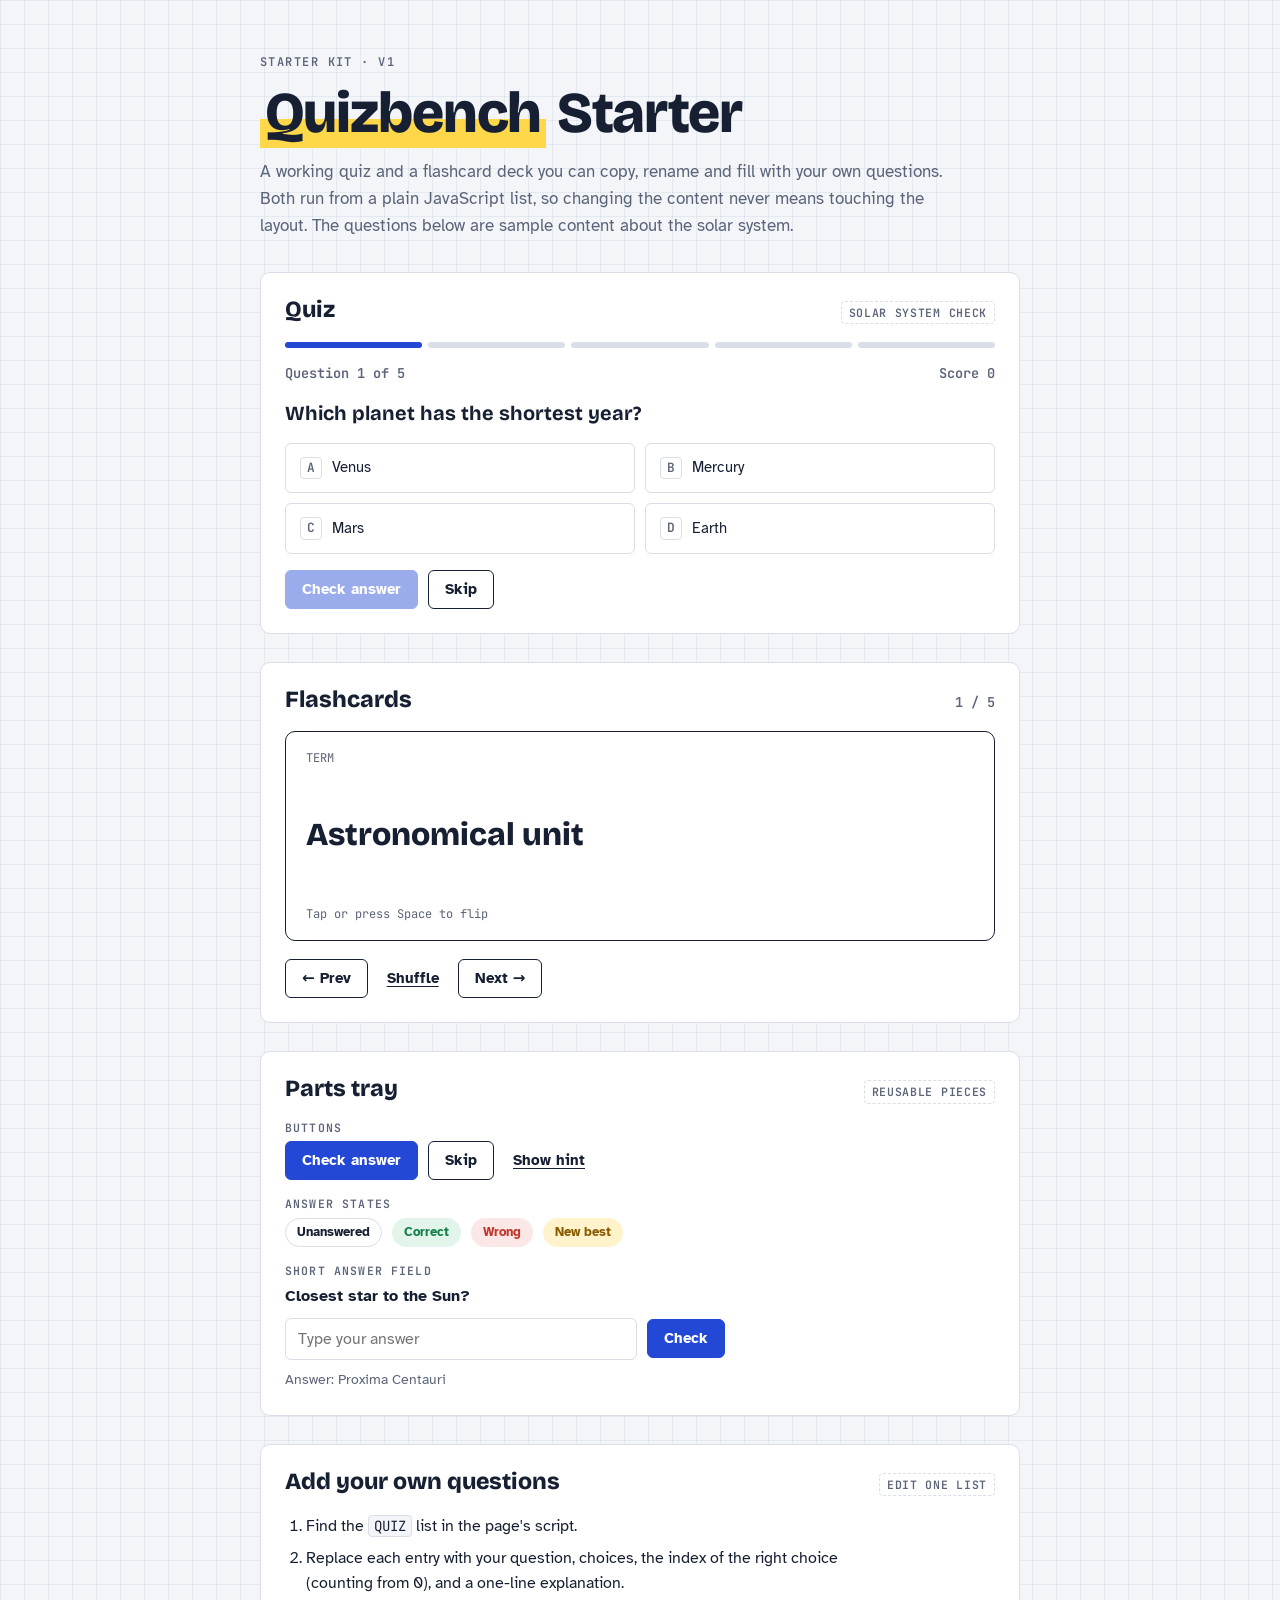
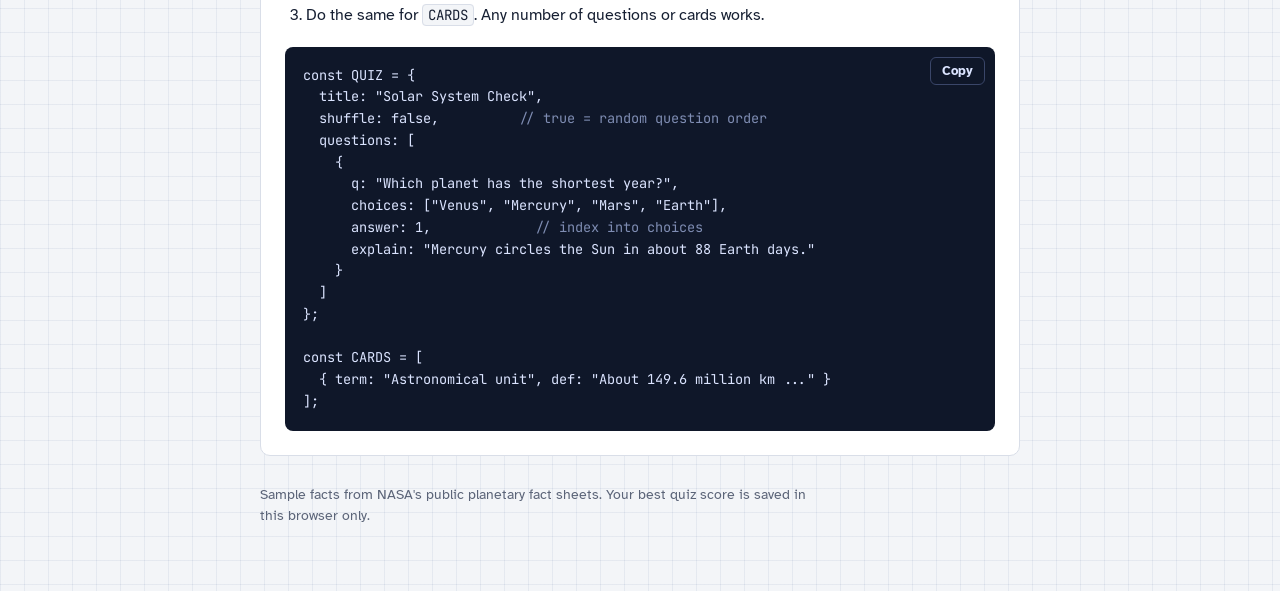
==== index.html @ 499486fb "Add files via upload" ====
<!doctype html>
<html lang="en">
<head>
<meta charset="utf-8">
<meta name="viewport" content="width=device-width, initial-scale=1, viewport-fit=cover">
<title>Quizbench Starter</title>
<link rel="preconnect" href="https://fonts.googleapis.com">
<link rel="stylesheet" href="https://fonts.googleapis.com/css2?family=Bricolage+Grotesque:opsz,wght@12..96,600;12..96,800&family=Atkinson+Hyperlegible:wght@400;700&family=JetBrains+Mono:wght@400;600&display=swap">
<style>
/* Layout: a workbench sheet on graph paper — one narrow column of "stations" (quiz, cards, parts, how-to) */
:root{
  --paper:#f3f5f8; --sheet:#ffffff; --ink:#172033; --muted:#5b6478;
  --line:#d9dee8; --grid:rgba(40,70,140,.07);
  --accent:#2448d6; --accent-ink:#ffffff; --marker:#ffd84a;
  --ok:#14804a; --ok-bg:#e3f5ea; --bad:#c2352b; --bad-bg:#fbe7e5; --new:#8a5a00; --new-bg:#fff3cc;
  --code-bg:#0f1729; --code-fg:#dbe4ff;
  --display:"Bricolage Grotesque", "Segoe UI", system-ui, sans-serif;
  --body:"Atkinson Hyperlegible", "Segoe UI", system-ui, sans-serif;
  --mono:"JetBrains Mono", ui-monospace, Menlo, Consolas, monospace;
}
@media (prefers-color-scheme: dark){:root:not([data-theme="light"]){
  --paper:#0d1220; --sheet:#151c2e; --ink:#e6eaf4; --muted:#9aa4bb; --line:#2a3450; --grid:rgba(120,150,255,.06);
  --accent:#7d97ff; --accent-ink:#0d1220; --marker:#e8c43a;
  --ok:#5fd394; --ok-bg:#12301f; --bad:#ff8a80; --bad-bg:#3a1714; --new:#f5cf5b; --new-bg:#3a2e08;
  --code-bg:#080c18; --code-fg:#dbe4ff; color-scheme:dark}}
:root[data-theme="dark"]{
  --paper:#0d1220; --sheet:#151c2e; --ink:#e6eaf4; --muted:#9aa4bb; --line:#2a3450; --grid:rgba(120,150,255,.06);
  --accent:#7d97ff; --accent-ink:#0d1220; --marker:#e8c43a;
  --ok:#5fd394; --ok-bg:#12301f; --bad:#ff8a80; --bad-bg:#3a1714; --new:#f5cf5b; --new-bg:#3a2e08;
  --code-bg:#080c18; --code-fg:#dbe4ff; color-scheme:dark}

*{box-sizing:border-box}
body{background:var(--paper);color:var(--ink);font:16px/1.6 var(--body);
  background-image:linear-gradient(var(--grid) 1px,transparent 1px),linear-gradient(90deg,var(--grid) 1px,transparent 1px);
  background-size:24px 24px;
  padding-left:max(16px,env(safe-area-inset-left,0px));padding-right:max(16px,env(safe-area-inset-right,0px));padding-block:40px 56px}
.wrap{max-width:760px;margin:0 auto;display:grid;gap:28px}
h1,h2{font-family:var(--display);text-wrap:balance;margin:0;line-height:1.1}
h1{font-size:clamp(2.2rem,7vw,3.6rem);font-weight:800;letter-spacing:-.02em}
h1 mark{background:linear-gradient(transparent 58%,var(--marker) 58%);color:inherit;padding:0 .08em}
h2{font-size:1.45rem;font-weight:800}
p{margin:0}
.eyebrow{font:600 .75rem/1 var(--mono);text-transform:uppercase;letter-spacing:.12em;color:var(--muted)}
.lede{max-width:62ch;color:var(--muted);font-size:1.05rem}
header{display:grid;gap:14px;padding-block:8px 4px}
.station{background:var(--sheet);border:1px solid var(--line);border-radius:10px;padding:24px;display:grid;gap:18px;min-width:0}
.station-head{display:flex;justify-content:space-between;align-items:baseline;gap:12px;flex-wrap:wrap}
.tag{font:600 .72rem/1 var(--mono);color:var(--muted);border:1px dashed var(--line);border-radius:4px;padding:5px 7px;letter-spacing:.06em;text-transform:uppercase}

button{font:700 .95rem/1 var(--body);cursor:pointer;border-radius:6px;padding:11px 16px;border:1.5px solid var(--ink);background:var(--sheet);color:var(--ink);transition:transform .08s,background .15s}
button:hover{background:var(--paper)}
button:active{transform:translateY(1px)}
button:focus-visible,input:focus-visible,.card:focus-visible,.choice:focus-visible{outline:3px solid var(--accent);outline-offset:2px}
button.primary{background:var(--accent);border-color:var(--accent);color:var(--accent-ink)}
button.primary:hover{filter:brightness(1.08);background:var(--accent)}
button.ghost{border-color:transparent;text-decoration:underline;text-underline-offset:3px;padding-inline:8px}
button:disabled{opacity:.45;cursor:not-allowed}
.row{display:flex;gap:10px;flex-wrap:wrap;align-items:center}

/* quiz */
.meter{display:flex;gap:6px}
.meter i{flex:1;height:6px;border-radius:3px;background:var(--line)}
.meter i.ok{background:var(--ok)} .meter i.bad{background:var(--bad)} .meter i.cur{background:var(--accent)}
.q{font:700 1.25rem/1.35 var(--display)}
.choices{display:grid;gap:10px;grid-template-columns:1fr 1fr}
@media (max-width:520px){.choices{grid-template-columns:1fr}}
.choice{text-align:left;font-weight:400;border:1.5px solid var(--line);padding:13px 14px;display:flex;gap:10px;align-items:center;line-height:1.3}
.choice b{font:600 .8rem/1 var(--mono);color:var(--muted);border:1px solid var(--line);border-radius:4px;padding:4px 6px}
.choice[aria-pressed="true"]{border-color:var(--accent);box-shadow:inset 0 0 0 1px var(--accent)}
.choice.ok{border-color:var(--ok);background:var(--ok-bg)} .choice.bad{border-color:var(--bad);background:var(--bad-bg)}
.explain{border-left:3px solid var(--line);padding:4px 0 4px 12px;color:var(--muted)}
.explain strong{color:var(--ink)}
.score{font:600 .85rem/1.4 var(--mono);color:var(--muted);font-variant-numeric:tabular-nums}
.result{display:grid;gap:10px;justify-items:start}
.big{font:800 3rem/1 var(--display);font-variant-numeric:tabular-nums}

/* flashcards */
.deck{perspective:1200px}
.card{position:relative;height:210px;cursor:pointer;transform-style:preserve-3d;transition:transform .45s cubic-bezier(.3,.7,.2,1);border-radius:10px}
.card.flipped{transform:rotateY(180deg)}
.face{position:absolute;inset:0;backface-visibility:hidden;border:1.5px solid var(--ink);border-radius:10px;padding:20px;display:grid;align-content:space-between;background:var(--sheet);overflow:auto}
.face.back{transform:rotateY(180deg);background:var(--paper)}
.face .term{font:800 clamp(1.4rem,5vw,2rem)/1.15 var(--display)}
.face .def{font-size:1.05rem;max-width:56ch}
.hint{font:.75rem/1 var(--mono);color:var(--muted)}
.counter{font:600 .85rem/1 var(--mono);font-variant-numeric:tabular-nums;color:var(--muted)}

/* parts tray */
.parts{display:grid;gap:18px}
.part{display:grid;gap:8px}
.part > span{font:600 .72rem/1 var(--mono);text-transform:uppercase;letter-spacing:.1em;color:var(--muted)}
.chip{font:700 .8rem/1 var(--body);padding:7px 11px;border-radius:999px;border:1px solid var(--line)}
.chip.ok{color:var(--ok);background:var(--ok-bg);border-color:transparent}
.chip.bad{color:var(--bad);background:var(--bad-bg);border-color:transparent}
.chip.new{color:var(--new);background:var(--new-bg);border-color:transparent}
.short{display:grid;gap:8px;max-width:440px}
.short label{font-weight:700}
input[type=text]{font:16px var(--body);padding:10px 12px;border-radius:6px;border:1.5px solid var(--line);background:var(--sheet);color:var(--ink);flex:1;min-width:0}
.short .msg{font-size:.9rem;color:var(--muted)}

/* how-to */
ol{margin:0;padding-left:1.3em;display:grid;gap:6px;max-width:62ch}
code{font:.88em var(--mono);background:var(--paper);border:1px solid var(--line);border-radius:4px;padding:1px 5px}
.codebox{position:relative;min-width:0}
pre{margin:0;background:var(--code-bg);color:var(--code-fg);border-radius:8px;padding:18px;overflow-x:auto;font:.85rem/1.6 var(--mono)}
pre .c{color:#7f8db3}
.copy{position:absolute;top:10px;right:10px;padding:7px 11px;font-size:.8rem;background:var(--code-bg);color:var(--code-fg);border-color:#3a4669}
.copy:hover{background:#1c2642}
footer{font-size:.85rem;color:var(--muted);max-width:62ch}
@media (prefers-reduced-motion:reduce){.card{transition:none}button{transition:none}}
</style>

</head>
<body>
<div class="wrap">
  <header>
    <span class="eyebrow">Starter kit · v1</span>
    <h1><mark>Quizbench</mark> Starter</h1>
    <p class="lede">A working quiz and a flashcard deck you can copy, rename and fill with your own questions. Both run from a plain JavaScript list, so changing the content never means touching the layout. The questions below are sample content about the solar system.</p>
  </header>

  <section class="station" id="quiz" aria-labelledby="quiz-h">
    <div class="station-head"><h2 id="quiz-h">Quiz</h2><span class="tag" id="quiz-title"></span></div>
    <div id="quiz-body"></div>
  </section>

  <section class="station" id="cards" aria-labelledby="cards-h">
    <div class="station-head"><h2 id="cards-h">Flashcards</h2><span class="counter" id="card-count"></span></div>
    <div class="deck">
      <div class="card" id="card" tabindex="0" role="button" aria-label="Flip card">
        <div class="face front"><span class="hint">TERM</span><div class="term" id="card-term"></div><span class="hint">Tap or press Space to flip</span></div>
        <div class="face back"><span class="hint">MEANING</span><div class="def" id="card-def"></div><span class="hint">Tap to flip back</span></div>
      </div>
    </div>
    <div class="row">
      <button id="prev">← Prev</button>
      <button id="shuffle" class="ghost">Shuffle</button>
      <button id="next">Next →</button>
    </div>
  </section>

  <section class="station" id="parts" aria-labelledby="parts-h">
    <div class="station-head"><h2 id="parts-h">Parts tray</h2><span class="tag">Reusable pieces</span></div>
    <div class="parts">
      <div class="part"><span>Buttons</span>
        <div class="row"><button class="primary">Check answer</button><button>Skip</button><button class="ghost">Show hint</button></div></div>
      <div class="part"><span>Answer states</span>
        <div class="row"><span class="chip">Unanswered</span><span class="chip ok">Correct</span><span class="chip bad">Wrong</span><span class="chip new">New best</span></div></div>
      <div class="part"><span>Short answer field</span>
        <form class="short" id="short-form">
          <label for="short-in">Closest star to the Sun?</label>
          <div class="row"><input type="text" id="short-in" autocomplete="off" placeholder="Type your answer"><button class="primary" type="submit">Check</button></div>
          <p class="msg" id="short-msg">Answer: Proxima Centauri</p>
        </form></div>
    </div>
  </section>

  <section class="station" id="howto" aria-labelledby="howto-h">
    <div class="station-head"><h2 id="howto-h">Add your own questions</h2><span class="tag">Edit one list</span></div>
    <ol>
      <li>Find the <code>QUIZ</code> list in the page's script.</li>
      <li>Replace each entry with your question, choices, the index of the right choice (counting from 0), and a one-line explanation.</li>
      <li>Do the same for <code>CARDS</code>. Any number of questions or cards works.</li>
    </ol>
    <div class="codebox">
      <button class="copy" id="copy">Copy</button>
<pre id="snippet">const QUIZ = {
  title: "Solar System Check",
  shuffle: false,          <span class="c">// true = random question order</span>
  questions: [
    {
      q: "Which planet has the shortest year?",
      choices: ["Venus", "Mercury", "Mars", "Earth"],
      answer: 1,             <span class="c">// index into choices</span>
      explain: "Mercury circles the Sun in about 88 Earth days."
    }
  ]
};

const CARDS = [
  { term: "Astronomical unit", def: "About 149.6 million km ..." }
];</pre>
    </div>
  </section>

  <footer>Sample facts from NASA's public planetary fact sheets. Your best quiz score is saved in this browser only.</footer>
</div>

<script>
/* ===== Edit content here ===== */
const QUIZ = {
  title: "Solar System Check",
  shuffle: false,
  questions: [
    { q: "Which planet has the shortest year?", choices: ["Venus","Mercury","Mars","Earth"], answer: 1,
      explain: "Mercury circles the Sun in about 88 Earth days." },
    { q: "Which planet is the largest?", choices: ["Saturn","Neptune","Jupiter","Uranus"], answer: 2,
      explain: "Jupiter's mass is more than twice that of all other planets combined." },
    { q: "Which planet spins on its side, tilted about 98°?", choices: ["Uranus","Venus","Mars","Saturn"], answer: 0,
      explain: "Uranus has an axial tilt of roughly 98 degrees." },
    { q: "Which planet has the hottest surface?", choices: ["Mercury","Venus","Mars","Jupiter"], answer: 1,
      explain: "Venus's thick CO₂ atmosphere traps heat, keeping its surface near 464 °C." },
    { q: "About how long does sunlight take to reach Earth?", choices: ["8 seconds","8 minutes","8 hours","8 days"], answer: 1,
      explain: "Light covers 1 AU in about 8 minutes 20 seconds." }
  ]
};

const CARDS = [
  { term: "Astronomical unit", def: "About 149.6 million km, the average distance from Earth to the Sun." },
  { term: "Orbital period", def: "The time an object takes to complete one orbit around another body." },
  { term: "Axial tilt", def: "The angle between a planet's rotation axis and the perpendicular to its orbit." },
  { term: "Gas giant", def: "A large planet made mostly of hydrogen and helium, such as Jupiter or Saturn." },
  { term: "Kuiper Belt", def: "A region of icy bodies beyond Neptune's orbit, home to Pluto." }
];
/* ============================= */

const $ = id => document.getElementById(id);
const store = {
  get(k){ try { return localStorage.getItem(k); } catch(e){ return null; } },
  set(k,v){ try { localStorage.setItem(k,v); } catch(e){} }
};
const shuffled = a => { const b=[...a]; for(let i=b.length-1;i>0;i--){const j=Math.floor(Math.random()*(i+1));[b[i],b[j]]=[b[j],b[i]];} return b; };
const esc = s => String(s).replace(/[&<>"]/g, c => ({"&":"&amp;","<":"&lt;",">":"&gt;",'"':"&quot;"}[c]));

/* ---- Quiz ---- */
const BEST_KEY = "quizbench-best:" + QUIZ.title;
let qs, idx, picked, checked, results;
function startQuiz(){
  qs = QUIZ.shuffle ? shuffled(QUIZ.questions) : [...QUIZ.questions];
  idx = 0; picked = null; checked = false; results = [];
  $("quiz-title").textContent = QUIZ.title;
  renderQuiz();
}
function meter(){
  return '<div class="meter" aria-hidden="true">' + qs.map((_,i)=>{
    const r = results[i]; return `<i class="${r===true?'ok':r===false?'bad':i===idx?'cur':''}"></i>`;
  }).join("") + '</div>';
}
function renderQuiz(){
  const body = $("quiz-body");
  if (idx >= qs.length) return renderResult();
  const q = qs[idx], score = results.filter(Boolean).length;
  body.innerHTML = `<div style="display:grid;gap:16px">${meter()}
    <div class="row" style="justify-content:space-between"><span class="score">Question ${idx+1} of ${qs.length}</span><span class="score">Score ${score}</span></div>
    <p class="q">${esc(q.q)}</p>
    <div class="choices">${q.choices.map((c,i)=>{
      let cls = "choice";
      if (checked && i===q.answer) cls += " ok"; else if (checked && i===picked) cls += " bad";
      return `<button class="${cls}" data-i="${i}" aria-pressed="${picked===i}" ${checked?"disabled":""}><b>${"ABCDEFGH"[i]||i+1}</b>${esc(c)}</button>`;
    }).join("")}</div>
    ${checked ? `<p class="explain"><strong>${picked===q.answer?"Correct.":"Not quite."}</strong> ${esc(q.explain)}</p>` : ""}
    <div class="row">${checked
      ? `<button class="primary" id="q-next">${idx===qs.length-1?"See score":"Next question →"}</button>`
      : `<button class="primary" id="q-check" ${picked===null?"disabled":""}>Check answer</button><button id="q-skip">Skip</button>`}</div></div>`;
  body.querySelectorAll(".choice").forEach(b => b.onclick = () => { picked = +b.dataset.i; renderQuiz(); });
  if ($("q-check")) $("q-check").onclick = () => { checked = true; results[idx] = picked===q.answer; renderQuiz(); };
  if ($("q-skip")) $("q-skip").onclick = () => { results[idx] = false; next(); };
  if ($("q-next")) $("q-next").onclick = next;
}
function next(){ idx++; picked = null; checked = false; renderQuiz(); }
function renderResult(){
  const score = results.filter(Boolean).length;
  const prev = parseInt(store.get(BEST_KEY) || "-1", 10);
  const isBest = score > prev;
  if (isBest) store.set(BEST_KEY, String(score));
  const best = Math.max(score, prev);
  $("quiz-body").innerHTML = `<div class="result">${meter()}
    <span class="eyebrow">Your score</span>
    <span class="big">${score} / ${qs.length}</span>
    <div class="row">${isBest ? '<span class="chip new">New best</span>' : `<span class="score">Best so far: ${best} / ${qs.length}</span>`}</div>
    <button class="primary" id="q-again">Try again</button></div>`;
  $("q-again").onclick = startQuiz;
}
startQuiz();

/* ---- Flashcards ---- */
let deck = [...CARDS], ci = 0;
const card = $("card");
function renderCard(){
  card.classList.remove("flipped");
  $("card-term").textContent = deck[ci].term;
  $("card-def").textContent = deck[ci].def;
  $("card-count").textContent = `${ci+1} / ${deck.length}`;
}
const flip = () => card.classList.toggle("flipped");
card.onclick = flip;
card.onkeydown = e => { if (e.key===" "||e.key==="Enter"){ e.preventDefault(); flip(); } };
document.addEventListener("keydown", e => {
  if (e.target.matches("input,textarea,button,.card")) return;
  if (e.key===" " && card.getBoundingClientRect().top < innerHeight && card.getBoundingClientRect().bottom > 0){ e.preventDefault(); flip(); }
  if (e.key==="ArrowRight") $("next").click();
  if (e.key==="ArrowLeft") $("prev").click();
});
$("prev").onclick = () => { ci = (ci-1+deck.length)%deck.length; renderCard(); };
$("next").onclick = () => { ci = (ci+1)%deck.length; renderCard(); };
$("shuffle").onclick = () => { deck = shuffled(CARDS); ci = 0; renderCard(); };
renderCard();

/* ---- Short answer demo ---- */
$("short-form").addEventListener("submit", e => {
  e.preventDefault();
  const v = $("short-in").value.trim().toLowerCase();
  const msg = $("short-msg");
  if (!v){ msg.innerHTML = 'Type an answer first, then press Check.'; return; }
  const ok = v.includes("proxima");
  msg.innerHTML = ok ? '<span class="chip ok">Correct</span> Proxima Centauri, about 4.24 light-years away.'
                     : '<span class="chip bad">Wrong</span> Answer: Proxima Centauri';
});

/* ---- Copy snippet ---- */
$("copy").onclick = async () => {
  const text = $("snippet").innerText, btn = $("copy");
  try { await navigator.clipboard.writeText(text); btn.textContent = "Copied"; }
  catch(e){ const r = document.createRange(); r.selectNodeContents($("snippet")); const s = getSelection(); s.removeAllRanges(); s.addRange(r); btn.textContent = "Selected — press Ctrl+C"; }
  setTimeout(() => btn.textContent = "Copy", 1800);
};
</script>

</body>
</html>
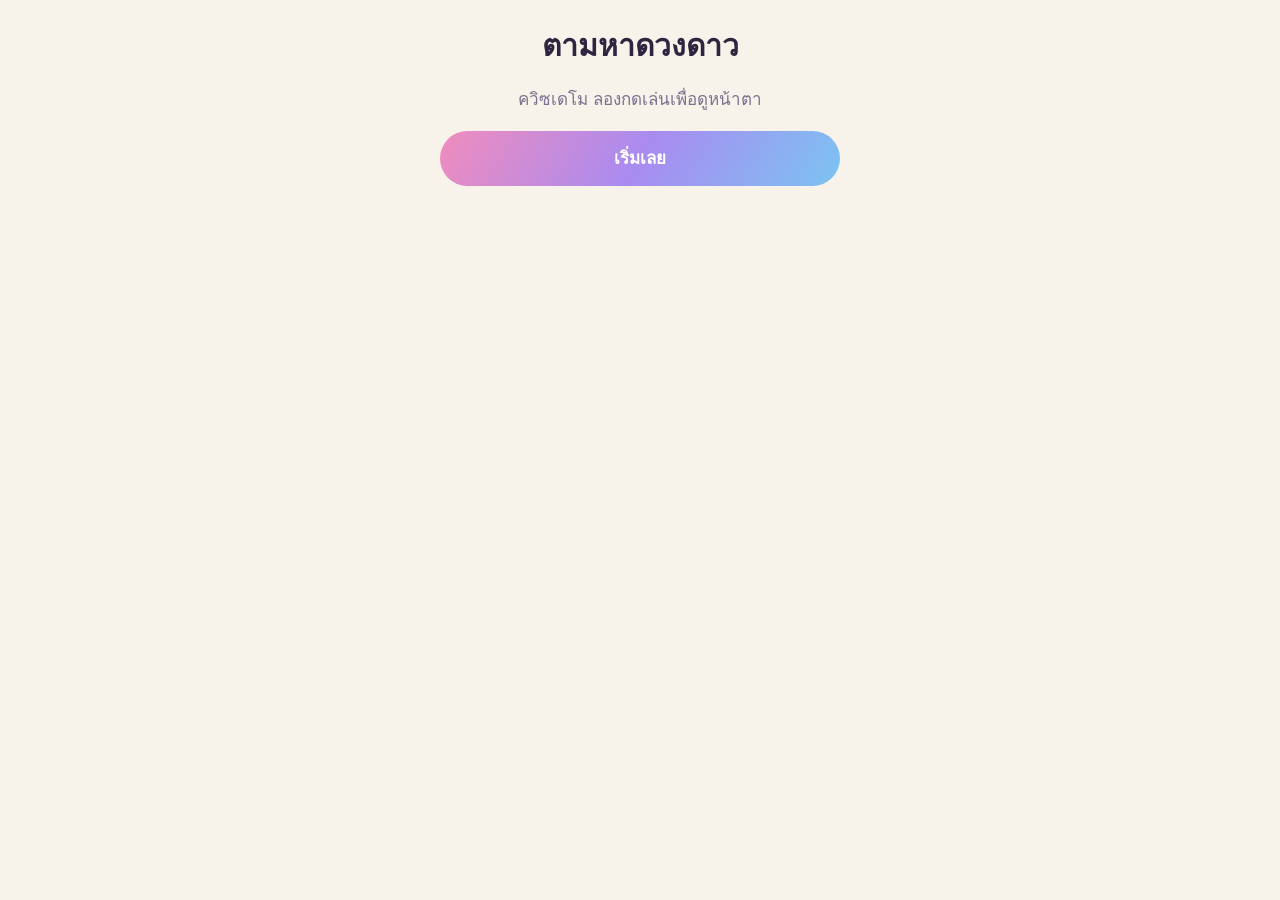
==== commit d747a2a8: "add sample version 1.0" ====
--- a/index.html
+++ b/index.html
@@ -1,320 +1,24 @@
 <!doctype html>
-<html lang="en">
+<html lang="th">
 <head>
-<meta charset="utf-8">
-<meta name="viewport" content="width=device-width, initial-scale=1, viewport-fit=cover">
-<title>Quizbench Starter</title>
-<link rel="preconnect" href="https://fonts.googleapis.com">
-<link rel="stylesheet" href="https://fonts.googleapis.com/css2?family=Bricolage+Grotesque:opsz,wght@12..96,600;12..96,800&family=Atkinson+Hyperlegible:wght@400;700&family=JetBrains+Mono:wght@400;600&display=swap">
-<style>
-/* Layout: a workbench sheet on graph paper — one narrow column of "stations" (quiz, cards, parts, how-to) */
-:root{
-  --paper:#f3f5f8; --sheet:#ffffff; --ink:#172033; --muted:#5b6478;
-  --line:#d9dee8; --grid:rgba(40,70,140,.07);
-  --accent:#2448d6; --accent-ink:#ffffff; --marker:#ffd84a;
-  --ok:#14804a; --ok-bg:#e3f5ea; --bad:#c2352b; --bad-bg:#fbe7e5; --new:#8a5a00; --new-bg:#fff3cc;
-  --code-bg:#0f1729; --code-fg:#dbe4ff;
-  --display:"Bricolage Grotesque", "Segoe UI", system-ui, sans-serif;
-  --body:"Atkinson Hyperlegible", "Segoe UI", system-ui, sans-serif;
-  --mono:"JetBrains Mono", ui-monospace, Menlo, Consolas, monospace;
-}
-@media (prefers-color-scheme: dark){:root:not([data-theme="light"]){
-  --paper:#0d1220; --sheet:#151c2e; --ink:#e6eaf4; --muted:#9aa4bb; --line:#2a3450; --grid:rgba(120,150,255,.06);
-  --accent:#7d97ff; --accent-ink:#0d1220; --marker:#e8c43a;
-  --ok:#5fd394; --ok-bg:#12301f; --bad:#ff8a80; --bad-bg:#3a1714; --new:#f5cf5b; --new-bg:#3a2e08;
-  --code-bg:#080c18; --code-fg:#dbe4ff; color-scheme:dark}}
-:root[data-theme="dark"]{
-  --paper:#0d1220; --sheet:#151c2e; --ink:#e6eaf4; --muted:#9aa4bb; --line:#2a3450; --grid:rgba(120,150,255,.06);
-  --accent:#7d97ff; --accent-ink:#0d1220; --marker:#e8c43a;
-  --ok:#5fd394; --ok-bg:#12301f; --bad:#ff8a80; --bad-bg:#3a1714; --new:#f5cf5b; --new-bg:#3a2e08;
-  --code-bg:#080c18; --code-fg:#dbe4ff; color-scheme:dark}
+  <meta charset="utf-8">
+  <meta name="viewport" content="width=device-width, initial-scale=1">
+  <title>ตามหาดวงดาว</title>
 
-*{box-sizing:border-box}
-body{background:var(--paper);color:var(--ink);font:16px/1.6 var(--body);
-  background-image:linear-gradient(var(--grid) 1px,transparent 1px),linear-gradient(90deg,var(--grid) 1px,transparent 1px);
-  background-size:24px 24px;
-  padding-left:max(16px,env(safe-area-inset-left,0px));padding-right:max(16px,env(safe-area-inset-right,0px));padding-block:40px 56px}
-.wrap{max-width:760px;margin:0 auto;display:grid;gap:28px}
-h1,h2{font-family:var(--display);text-wrap:balance;margin:0;line-height:1.1}
-h1{font-size:clamp(2.2rem,7vw,3.6rem);font-weight:800;letter-spacing:-.02em}
-h1 mark{background:linear-gradient(transparent 58%,var(--marker) 58%);color:inherit;padding:0 .08em}
-h2{font-size:1.45rem;font-weight:800}
-p{margin:0}
-.eyebrow{font:600 .75rem/1 var(--mono);text-transform:uppercase;letter-spacing:.12em;color:var(--muted)}
-.lede{max-width:62ch;color:var(--muted);font-size:1.05rem}
-header{display:grid;gap:14px;padding-block:8px 4px}
-.station{background:var(--sheet);border:1px solid var(--line);border-radius:10px;padding:24px;display:grid;gap:18px;min-width:0}
-.station-head{display:flex;justify-content:space-between;align-items:baseline;gap:12px;flex-wrap:wrap}
-.tag{font:600 .72rem/1 var(--mono);color:var(--muted);border:1px dashed var(--line);border-radius:4px;padding:5px 7px;letter-spacing:.06em;text-transform:uppercase}
+  <!-- ฟอนต์จาก Google Fonts (ถ้าไม่มีอินเทอร์เน็ต เว็บจะใช้ฟอนต์ในเครื่องแทน) -->
+  <link rel="stylesheet" href="https://fonts.googleapis.com/css2?family=IBM+Plex+Sans+Thai+Looped:wght@300;400;500;600&display=swap">
 
-button{font:700 .95rem/1 var(--body);cursor:pointer;border-radius:6px;padding:11px 16px;border:1.5px solid var(--ink);background:var(--sheet);color:var(--ink);transition:transform .08s,background .15s}
-button:hover{background:var(--paper)}
-button:active{transform:translateY(1px)}
-button:focus-visible,input:focus-visible,.card:focus-visible,.choice:focus-visible{outline:3px solid var(--accent);outline-offset:2px}
-button.primary{background:var(--accent);border-color:var(--accent);color:var(--accent-ink)}
-button.primary:hover{filter:brightness(1.08);background:var(--accent)}
-button.ghost{border-color:transparent;text-decoration:underline;text-underline-offset:3px;padding-inline:8px}
-button:disabled{opacity:.45;cursor:not-allowed}
-.row{display:flex;gap:10px;flex-wrap:wrap;align-items:center}
-
-/* quiz */
-.meter{display:flex;gap:6px}
-.meter i{flex:1;height:6px;border-radius:3px;background:var(--line)}
-.meter i.ok{background:var(--ok)} .meter i.bad{background:var(--bad)} .meter i.cur{background:var(--accent)}
-.q{font:700 1.25rem/1.35 var(--display)}
-.choices{display:grid;gap:10px;grid-template-columns:1fr 1fr}
-@media (max-width:520px){.choices{grid-template-columns:1fr}}
-.choice{text-align:left;font-weight:400;border:1.5px solid var(--line);padding:13px 14px;display:flex;gap:10px;align-items:center;line-height:1.3}
-.choice b{font:600 .8rem/1 var(--mono);color:var(--muted);border:1px solid var(--line);border-radius:4px;padding:4px 6px}
-.choice[aria-pressed="true"]{border-color:var(--accent);box-shadow:inset 0 0 0 1px var(--accent)}
-.choice.ok{border-color:var(--ok);background:var(--ok-bg)} .choice.bad{border-color:var(--bad);background:var(--bad-bg)}
-.explain{border-left:3px solid var(--line);padding:4px 0 4px 12px;color:var(--muted)}
-.explain strong{color:var(--ink)}
-.score{font:600 .85rem/1.4 var(--mono);color:var(--muted);font-variant-numeric:tabular-nums}
-.result{display:grid;gap:10px;justify-items:start}
-.big{font:800 3rem/1 var(--display);font-variant-numeric:tabular-nums}
-
-/* flashcards */
-.deck{perspective:1200px}
-.card{position:relative;height:210px;cursor:pointer;transform-style:preserve-3d;transition:transform .45s cubic-bezier(.3,.7,.2,1);border-radius:10px}
-.card.flipped{transform:rotateY(180deg)}
-.face{position:absolute;inset:0;backface-visibility:hidden;border:1.5px solid var(--ink);border-radius:10px;padding:20px;display:grid;align-content:space-between;background:var(--sheet);overflow:auto}
-.face.back{transform:rotateY(180deg);background:var(--paper)}
-.face .term{font:800 clamp(1.4rem,5vw,2rem)/1.15 var(--display)}
-.face .def{font-size:1.05rem;max-width:56ch}
-.hint{font:.75rem/1 var(--mono);color:var(--muted)}
-.counter{font:600 .85rem/1 var(--mono);font-variant-numeric:tabular-nums;color:var(--muted)}
-
-/* parts tray */
-.parts{display:grid;gap:18px}
-.part{display:grid;gap:8px}
-.part > span{font:600 .72rem/1 var(--mono);text-transform:uppercase;letter-spacing:.1em;color:var(--muted)}
-.chip{font:700 .8rem/1 var(--body);padding:7px 11px;border-radius:999px;border:1px solid var(--line)}
-.chip.ok{color:var(--ok);background:var(--ok-bg);border-color:transparent}
-.chip.bad{color:var(--bad);background:var(--bad-bg);border-color:transparent}
-.chip.new{color:var(--new);background:var(--new-bg);border-color:transparent}
-.short{display:grid;gap:8px;max-width:440px}
-.short label{font-weight:700}
-input[type=text]{font:16px var(--body);padding:10px 12px;border-radius:6px;border:1.5px solid var(--line);background:var(--sheet);color:var(--ink);flex:1;min-width:0}
-.short .msg{font-size:.9rem;color:var(--muted)}
-
-/* how-to */
-ol{margin:0;padding-left:1.3em;display:grid;gap:6px;max-width:62ch}
-code{font:.88em var(--mono);background:var(--paper);border:1px solid var(--line);border-radius:4px;padding:1px 5px}
-.codebox{position:relative;min-width:0}
-pre{margin:0;background:var(--code-bg);color:var(--code-fg);border-radius:8px;padding:18px;overflow-x:auto;font:.85rem/1.6 var(--mono)}
-pre .c{color:#7f8db3}
-.copy{position:absolute;top:10px;right:10px;padding:7px 11px;font-size:.8rem;background:var(--code-bg);color:var(--code-fg);border-color:#3a4669}
-.copy:hover{background:#1c2642}
-footer{font-size:.85rem;color:var(--muted);max-width:62ch}
-@media (prefers-reduced-motion:reduce){.card{transition:none}button{transition:none}}
-</style>
-
+  <!-- หน้าตาทั้งหมดอยู่ในไฟล์นี้ -->
+  <link rel="stylesheet" href="style.css">
 </head>
 <body>
-<div class="wrap">
-  <header>
-    <span class="eyebrow">Starter kit · v1</span>
-    <h1><mark>Quizbench</mark> Starter</h1>
-    <p class="lede">A working quiz and a flashcard deck you can copy, rename and fill with your own questions. Both run from a plain JavaScript list, so changing the content never means touching the layout. The questions below are sample content about the solar system.</p>
-  </header>
 
-  <section class="station" id="quiz" aria-labelledby="quiz-h">
-    <div class="station-head"><h2 id="quiz-h">Quiz</h2><span class="tag" id="quiz-title"></span></div>
-    <div id="quiz-body"></div>
-  </section>
+  <!-- กล่องหลักของเกม script.js จะเปลี่ยนเนื้อหาข้างในทีละหน้า -->
+  <main id="app" class="app"></main>
 
-  <section class="station" id="cards" aria-labelledby="cards-h">
-    <div class="station-head"><h2 id="cards-h">Flashcards</h2><span class="counter" id="card-count"></span></div>
-    <div class="deck">
-      <div class="card" id="card" tabindex="0" role="button" aria-label="Flip card">
-        <div class="face front"><span class="hint">TERM</span><div class="term" id="card-term"></div><span class="hint">Tap or press Space to flip</span></div>
-        <div class="face back"><span class="hint">MEANING</span><div class="def" id="card-def"></div><span class="hint">Tap to flip back</span></div>
-      </div>
-    </div>
-    <div class="row">
-      <button id="prev">← Prev</button>
-      <button id="shuffle" class="ghost">Shuffle</button>
-      <button id="next">Next →</button>
-    </div>
-  </section>
-
-  <section class="station" id="parts" aria-labelledby="parts-h">
-    <div class="station-head"><h2 id="parts-h">Parts tray</h2><span class="tag">Reusable pieces</span></div>
-    <div class="parts">
-      <div class="part"><span>Buttons</span>
-        <div class="row"><button class="primary">Check answer</button><button>Skip</button><button class="ghost">Show hint</button></div></div>
-      <div class="part"><span>Answer states</span>
-        <div class="row"><span class="chip">Unanswered</span><span class="chip ok">Correct</span><span class="chip bad">Wrong</span><span class="chip new">New best</span></div></div>
-      <div class="part"><span>Short answer field</span>
-        <form class="short" id="short-form">
-          <label for="short-in">Closest star to the Sun?</label>
-          <div class="row"><input type="text" id="short-in" autocomplete="off" placeholder="Type your answer"><button class="primary" type="submit">Check</button></div>
-          <p class="msg" id="short-msg">Answer: Proxima Centauri</p>
-        </form></div>
-    </div>
-  </section>
-
-  <section class="station" id="howto" aria-labelledby="howto-h">
-    <div class="station-head"><h2 id="howto-h">Add your own questions</h2><span class="tag">Edit one list</span></div>
-    <ol>
-      <li>Find the <code>QUIZ</code> list in the page's script.</li>
-      <li>Replace each entry with your question, choices, the index of the right choice (counting from 0), and a one-line explanation.</li>
-      <li>Do the same for <code>CARDS</code>. Any number of questions or cards works.</li>
-    </ol>
-    <div class="codebox">
-      <button class="copy" id="copy">Copy</button>
-<pre id="snippet">const QUIZ = {
-  title: "Solar System Check",
-  shuffle: false,          <span class="c">// true = random question order</span>
-  questions: [
-    {
-      q: "Which planet has the shortest year?",
-      choices: ["Venus", "Mercury", "Mars", "Earth"],
-      answer: 1,             <span class="c">// index into choices</span>
-      explain: "Mercury circles the Sun in about 88 Earth days."
-    }
-  ]
-};
-
-const CARDS = [
-  { term: "Astronomical unit", def: "About 149.6 million km ..." }
-];</pre>
-    </div>
-  </section>
-
-  <footer>Sample facts from NASA's public planetary fact sheets. Your best quiz score is saved in this browser only.</footer>
-</div>
-
-<script>
-/* ===== Edit content here ===== */
-const QUIZ = {
-  title: "Solar System Check",
-  shuffle: false,
-  questions: [
-    { q: "Which planet has the shortest year?", choices: ["Venus","Mercury","Mars","Earth"], answer: 1,
-      explain: "Mercury circles the Sun in about 88 Earth days." },
-    { q: "Which planet is the largest?", choices: ["Saturn","Neptune","Jupiter","Uranus"], answer: 2,
-      explain: "Jupiter's mass is more than twice that of all other planets combined." },
-    { q: "Which planet spins on its side, tilted about 98°?", choices: ["Uranus","Venus","Mars","Saturn"], answer: 0,
-      explain: "Uranus has an axial tilt of roughly 98 degrees." },
-    { q: "Which planet has the hottest surface?", choices: ["Mercury","Venus","Mars","Jupiter"], answer: 1,
-      explain: "Venus's thick CO₂ atmosphere traps heat, keeping its surface near 464 °C." },
-    { q: "About how long does sunlight take to reach Earth?", choices: ["8 seconds","8 minutes","8 hours","8 days"], answer: 1,
-      explain: "Light covers 1 AU in about 8 minutes 20 seconds." }
-  ]
-};
-
-const CARDS = [
-  { term: "Astronomical unit", def: "About 149.6 million km, the average distance from Earth to the Sun." },
-  { term: "Orbital period", def: "The time an object takes to complete one orbit around another body." },
-  { term: "Axial tilt", def: "The angle between a planet's rotation axis and the perpendicular to its orbit." },
-  { term: "Gas giant", def: "A large planet made mostly of hydrogen and helium, such as Jupiter or Saturn." },
-  { term: "Kuiper Belt", def: "A region of icy bodies beyond Neptune's orbit, home to Pluto." }
-];
-/* ============================= */
-
-const $ = id => document.getElementById(id);
-const store = {
-  get(k){ try { return localStorage.getItem(k); } catch(e){ return null; } },
-  set(k,v){ try { localStorage.setItem(k,v); } catch(e){} }
-};
-const shuffled = a => { const b=[...a]; for(let i=b.length-1;i>0;i--){const j=Math.floor(Math.random()*(i+1));[b[i],b[j]]=[b[j],b[i]];} return b; };
-const esc = s => String(s).replace(/[&<>"]/g, c => ({"&":"&amp;","<":"&lt;",">":"&gt;",'"':"&quot;"}[c]));
-
-/* ---- Quiz ---- */
-const BEST_KEY = "quizbench-best:" + QUIZ.title;
-let qs, idx, picked, checked, results;
-function startQuiz(){
-  qs = QUIZ.shuffle ? shuffled(QUIZ.questions) : [...QUIZ.questions];
-  idx = 0; picked = null; checked = false; results = [];
-  $("quiz-title").textContent = QUIZ.title;
-  renderQuiz();
-}
-function meter(){
-  return '<div class="meter" aria-hidden="true">' + qs.map((_,i)=>{
-    const r = results[i]; return `<i class="${r===true?'ok':r===false?'bad':i===idx?'cur':''}"></i>`;
-  }).join("") + '</div>';
-}
-function renderQuiz(){
-  const body = $("quiz-body");
-  if (idx >= qs.length) return renderResult();
-  const q = qs[idx], score = results.filter(Boolean).length;
-  body.innerHTML = `<div style="display:grid;gap:16px">${meter()}
-    <div class="row" style="justify-content:space-between"><span class="score">Question ${idx+1} of ${qs.length}</span><span class="score">Score ${score}</span></div>
-    <p class="q">${esc(q.q)}</p>
-    <div class="choices">${q.choices.map((c,i)=>{
-      let cls = "choice";
-      if (checked && i===q.answer) cls += " ok"; else if (checked && i===picked) cls += " bad";
-      return `<button class="${cls}" data-i="${i}" aria-pressed="${picked===i}" ${checked?"disabled":""}><b>${"ABCDEFGH"[i]||i+1}</b>${esc(c)}</button>`;
-    }).join("")}</div>
-    ${checked ? `<p class="explain"><strong>${picked===q.answer?"Correct.":"Not quite."}</strong> ${esc(q.explain)}</p>` : ""}
-    <div class="row">${checked
-      ? `<button class="primary" id="q-next">${idx===qs.length-1?"See score":"Next question →"}</button>`
-      : `<button class="primary" id="q-check" ${picked===null?"disabled":""}>Check answer</button><button id="q-skip">Skip</button>`}</div></div>`;
-  body.querySelectorAll(".choice").forEach(b => b.onclick = () => { picked = +b.dataset.i; renderQuiz(); });
-  if ($("q-check")) $("q-check").onclick = () => { checked = true; results[idx] = picked===q.answer; renderQuiz(); };
-  if ($("q-skip")) $("q-skip").onclick = () => { results[idx] = false; next(); };
-  if ($("q-next")) $("q-next").onclick = next;
-}
-function next(){ idx++; picked = null; checked = false; renderQuiz(); }
-function renderResult(){
-  const score = results.filter(Boolean).length;
-  const prev = parseInt(store.get(BEST_KEY) || "-1", 10);
-  const isBest = score > prev;
-  if (isBest) store.set(BEST_KEY, String(score));
-  const best = Math.max(score, prev);
-  $("quiz-body").innerHTML = `<div class="result">${meter()}
-    <span class="eyebrow">Your score</span>
-    <span class="big">${score} / ${qs.length}</span>
-    <div class="row">${isBest ? '<span class="chip new">New best</span>' : `<span class="score">Best so far: ${best} / ${qs.length}</span>`}</div>
-    <button class="primary" id="q-again">Try again</button></div>`;
-  $("q-again").onclick = startQuiz;
-}
-startQuiz();
-
-/* ---- Flashcards ---- */
-let deck = [...CARDS], ci = 0;
-const card = $("card");
-function renderCard(){
-  card.classList.remove("flipped");
-  $("card-term").textContent = deck[ci].term;
-  $("card-def").textContent = deck[ci].def;
-  $("card-count").textContent = `${ci+1} / ${deck.length}`;
-}
-const flip = () => card.classList.toggle("flipped");
-card.onclick = flip;
-card.onkeydown = e => { if (e.key===" "||e.key==="Enter"){ e.preventDefault(); flip(); } };
-document.addEventListener("keydown", e => {
-  if (e.target.matches("input,textarea,button,.card")) return;
-  if (e.key===" " && card.getBoundingClientRect().top < innerHeight && card.getBoundingClientRect().bottom > 0){ e.preventDefault(); flip(); }
-  if (e.key==="ArrowRight") $("next").click();
-  if (e.key==="ArrowLeft") $("prev").click();
-});
-$("prev").onclick = () => { ci = (ci-1+deck.length)%deck.length; renderCard(); };
-$("next").onclick = () => { ci = (ci+1)%deck.length; renderCard(); };
-$("shuffle").onclick = () => { deck = shuffled(CARDS); ci = 0; renderCard(); };
-renderCard();
-
-/* ---- Short answer demo ---- */
-$("short-form").addEventListener("submit", e => {
-  e.preventDefault();
-  const v = $("short-in").value.trim().toLowerCase();
-  const msg = $("short-msg");
-  if (!v){ msg.innerHTML = 'Type an answer first, then press Check.'; return; }
-  const ok = v.includes("proxima");
-  msg.innerHTML = ok ? '<span class="chip ok">Correct</span> Proxima Centauri, about 4.24 light-years away.'
-                     : '<span class="chip bad">Wrong</span> Answer: Proxima Centauri';
-});
-
-/* ---- Copy snippet ---- */
-$("copy").onclick = async () => {
-  const text = $("snippet").innerText, btn = $("copy");
-  try { await navigator.clipboard.writeText(text); btn.textContent = "Copied"; }
-  catch(e){ const r = document.createRange(); r.selectNodeContents($("snippet")); const s = getSelection(); s.removeAllRanges(); s.addRange(r); btn.textContent = "Selected — press Ctrl+C"; }
-  setTimeout(() => btn.textContent = "Copy", 1800);
-};
-</script>
-
+  <!-- โหลดข้อมูลก่อน แล้วค่อยโหลดตัวควบคุมเกม (ลำดับสำคัญ) -->
+  <script src="results.js"></script>
+  <script src="questions.js"></script>
+  <script src="script.js"></script>
 </body>
-</html>
+</html>
--- a/style.css
+++ b/style.css
@@ -0,0 +1,144 @@
+/* ==========================================================
+   style.css — หน้าตาทั้งหมด
+   ----------------------------------------------------------
+   เปลี่ยนสีและฟอนต์ที่บล็อก :root ด้านล่างก่อน ทั้งเว็บจะเปลี่ยนตาม
+   ========================================================== */
+@font-face {
+  font-family: "Cloud Lucent";
+  src: url("./fonts/Cloud Lucent-Regular/Cloud Lucent-Regular/Cloud Lucent-Regular.ttf");
+}
+@font-face {
+  font-family: "Noto Sans Thai";
+  src: url("./fonts/Noto_Sans_Thai/NotoSansThai-VariableFont_wdth,wght.ttf");
+}
+
+:root {
+  /* สี */
+  --bg: #f8f3ea;          /* พื้นหลัง */
+  --card: #fffdf9;        /* ปุ่มคำตอบ */
+  --ink: #2e2640;         /* ตัวหนังสือหลัก */
+  --ink-soft: #7a7290;    /* ตัวหนังสือรอง */
+  --line: #e7dff0;        /* เส้นขอบ */
+  --accent: #a98bf0;      /* สีหลักตอน hover */
+  --gradient: linear-gradient(120deg, #f08cbd, #a98bf0 50%, #7cc3f2);
+
+  /* ฟอนต์ (ใส่ชื่อฟอนต์ที่อยากใช้ไว้หน้าสุด) */
+  --font-display: "Cloud Lucent", sans-serif;
+  --font-title: "Noto Sans Thai", sans-serif;
+  --font-body: "Noto Sans Thai", sans-serif;
+  --display-spacing: 0.03em;
+
+  /* ขนาด */
+  --width: 440px;         /* ความกว้างสูงสุดของควิซ */
+  --radius: 20px;         /* ความโค้งมุมปุ่ม */
+}
+
+* { box-sizing: border-box; }
+
+body {
+  margin: 0;
+  min-height: 100vh;
+  background: var(--bg);
+  color: var(--ink);
+  font-family: var(--font-body);
+  font-size: 17px;
+  line-height: 1.6;
+}
+
+/* กล่องหลัก: อยู่กลางจอ กว้างไม่เกิน --width */
+.app {
+  max-width: var(--width);
+  margin: 0 auto;
+  padding: 24px 20px 48px;
+}
+
+/* หนึ่ง "หน้า" ของควิซ เลื่อนเข้ามาจากขวาเบาๆ ทุกครั้งที่เปลี่ยนหน้า */
+.page {
+  display: flex;
+  flex-direction: column;
+  gap: 18px;
+  text-align: center;
+  animation: slide-in 0.35s ease;
+}
+@keyframes slide-in {
+  from { opacity: 0; transform: translateX(24px); }
+  to   { opacity: 1; transform: translateX(0); }
+}
+
+/* ---------- ตัวหนังสือ ---------- */
+h1, h2 {
+  font-family: var(--font-title);
+  font-weight: 600;
+  margin: 0;
+  line-height: 1.45;
+  /*letter-spacing: 0.03em;*/
+}
+h1 { font-size: 30px; }
+.question { font-size: 21px; }
+.subtitle { margin: 0; color: var(--ink-soft); }
+.debug { margin: 0; font-size: 14px; color: var(--ink-soft); }
+
+/* ---------- รูป ---------- */
+.cover,
+.q-image {
+  width: 100%;
+  border-radius: var(--radius);
+  object-fit: cover;
+}
+.cover   { aspect-ratio: 1 / 1; }   /* รูปหน้าแรกเป็นสี่เหลี่ยมจัตุรัส */
+.q-image { aspect-ratio: 4 / 3; }   /* รูปในคำถามเป็นแนวนอน 4:3 */
+
+/* ---------- แถบด้านบน: ปุ่มย้อนกลับ + แถบความคืบหน้า ---------- */
+.top { display: flex; align-items: center; gap: 12px; }
+.btn-back {
+  border: 0; background: none; cursor: pointer;
+  font-size: 20px; color: var(--ink-soft); padding: 4px 8px;
+}
+.progress { flex: 1; height: 6px; background: var(--line); border-radius: 6px; overflow: hidden; }
+.progress-fill { height: 100%; background: var(--gradient); transition: width 0.3s; }
+.count { font-size: 14px; color: var(--ink-soft); min-width: 36px; text-align: right; }
+
+/* ---------- ปุ่มคำตอบ ---------- */
+.choices { display: flex; flex-direction: column; gap: 10px; }
+.choice {
+  font: inherit;
+  color: inherit;
+  text-align: center;
+  background: var(--card);
+  border: 1.5px solid var(--line);
+  border-radius: var(--radius);
+  padding: 14px 18px;
+  cursor: pointer;
+  transition: border-color 0.15s, transform 0.15s;
+}
+.choice:hover { border-color: var(--accent); transform: translateY(-2px); }
+.choice.picked {
+  border-color: transparent;
+  background: linear-gradient(var(--card), var(--card)) padding-box,
+              var(--gradient) border-box;   /* ขอบไล่สีตอนเลือกแล้ว */
+}
+
+/* ---------- ปุ่มหลัก (เริ่ม / เล่นอีกครั้ง) ---------- */
+.btn-main {
+  font: inherit;
+  font-weight: 600;
+  color: white;
+  background: var(--gradient);
+  border: 0;
+  border-radius: 999px;
+  padding: 14px 28px;
+  cursor: pointer;
+}
+.btn-main:hover { filter: brightness(1.05); }
+
+/* ---------- หน้าผลลัพธ์ ---------- */
+.result-dept { margin: 0; font-weight: 500; color: var(--accent); }
+.debug summary { cursor: pointer; }
+.score-list { list-style: none; padding: 0; margin: 10px 0 0; text-align: left; }
+.score-list li { display: flex; justify-content: space-between; gap: 12px; padding: 4px 0; border-bottom: 1px solid var(--line); }
+
+
+/* ปิดแอนิเมชันสำหรับคนที่ตั้งค่าเครื่องให้ลดการเคลื่อนไหว */
+@media (prefers-reduced-motion: reduce) {
+  .page { animation: none; }
+}
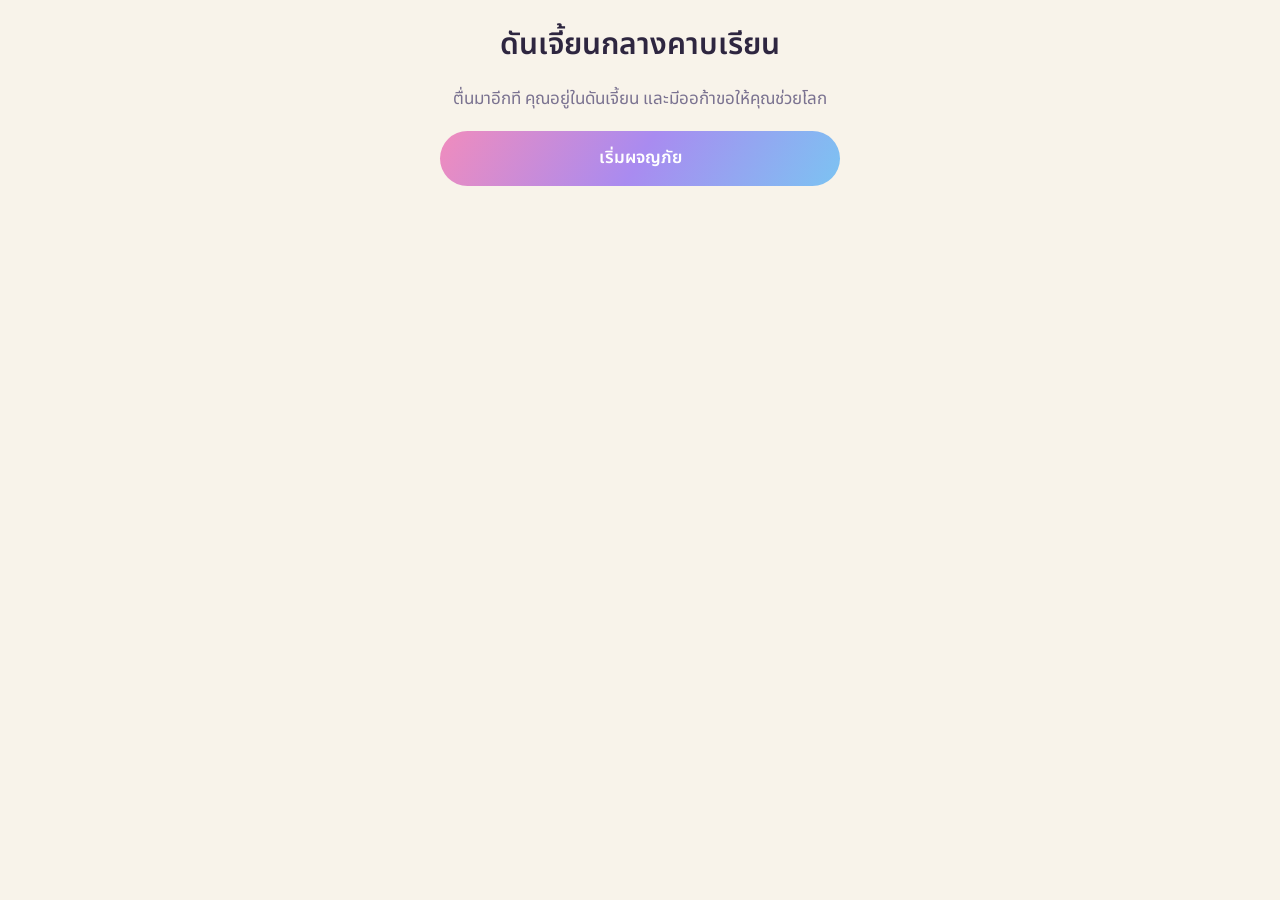
==== commit 51c8f932: "demo ver 1" ====
--- a/index.html
+++ b/index.html
@@ -21,4 +21,5 @@
   <script src="questions.js"></script>
   <script src="script.js"></script>
 </body>
-</html>+</html>
+
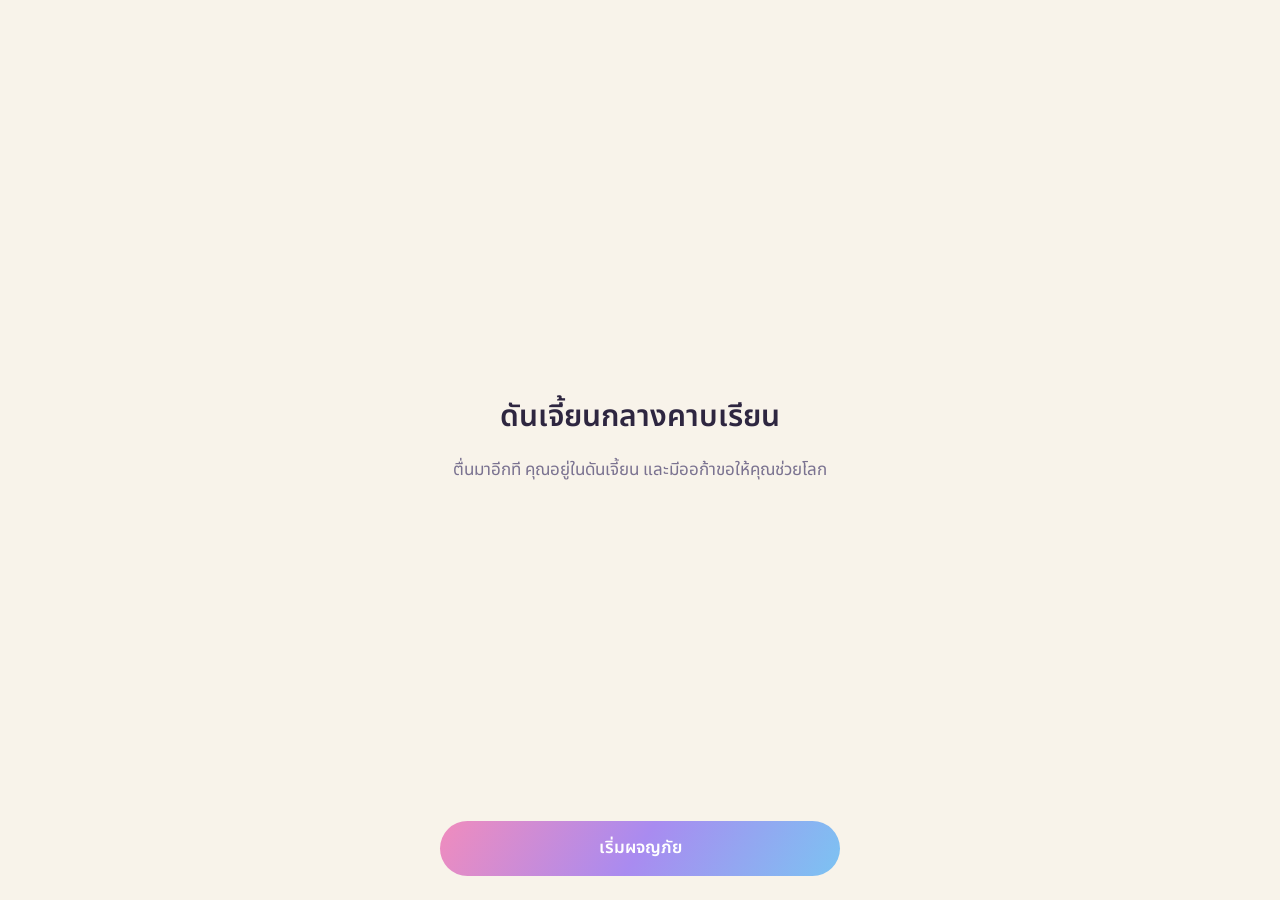
==== commit 364e104e: "Card download tets" ====
--- a/index.html
+++ b/index.html
@@ -20,6 +20,7 @@
   <script src="results.js"></script>
   <script src="questions.js"></script>
   <script src="script.js"></script>
+  <script src="card.js"></script>
 </body>
 </html>
 
--- a/style.css
+++ b/style.css
@@ -49,7 +49,7 @@
 .app {
   max-width: var(--width);
   margin: 0 auto;
-  padding: 24px 20px 48px;
+  padding: 16px 20px 24px;
 }
 
 /* หนึ่ง "หน้า" ของควิซ เลื่อนเข้ามาจากขวาเบาๆ ทุกครั้งที่เปลี่ยนหน้า */
@@ -65,6 +65,31 @@
   to   { opacity: 1; transform: translateX(0); }
 }
 
+/* หน้าควิซ 3 ช่องตำแหน่งคงที่: แถบบนติดขอบบน / เนื้อหาอยู่กลางจอ / ปุ่มติดขอบล่าง
+   แอนิเมชันเลื่อนเข้าเฉพาะเนื้อหากลาง แถบบนกับปุ่มจึงอยู่นิ่งตอนเปลี่ยนหน้า */
+.page.screen {
+  min-height: calc(100vh - 40px);
+  min-height: calc(100dvh - 40px);
+  animation: none;
+  gap: 0;
+}
+.screen .top { min-height: 44px; }
+.screen .middle {
+  flex: 1;
+  display: flex;
+  flex-direction: column;
+  justify-content: center;
+  gap: 18px;
+  padding: 20px 0;
+  animation: slide-in 0.35s ease;
+}
+.screen .bottom { min-height: 56px; display: flex; justify-content: center; align-items: flex-end; }
+.screen .bottom .btn-main { width: 100%; }
+.q-title { margin: 0; font-size: 14px; font-weight: 600; color: var(--accent); }
+.story-text { margin: 0; font-size: 18px; }
+.story-mark { font-size: 40px; color: var(--accent); }
+.story-img { width: 100%; border-radius: var(--radius); }
+
 /* ---------- ตัวหนังสือ ---------- */
 h1, h2 {
   font-family: var(--font-title);
@@ -87,6 +112,8 @@
 }
 .cover   { aspect-ratio: 1 / 1; }   /* รูปหน้าแรกเป็นสี่เหลี่ยมจัตุรัส */
 .q-image { aspect-ratio: 4 / 3; }   /* รูปในคำถามเป็นแนวนอน 4:3 */
+
+.char-img { width: 80%; aspect-ratio: 3 / 4; object-fit: cover; border-radius: 16px; border: 3px solid rgba(255,255,255,.9); }
 
 /* ---------- แถบด้านบน: ปุ่มย้อนกลับ + แถบความคืบหน้า ---------- */
 .top { display: flex; align-items: center; gap: 12px; }
@@ -130,9 +157,113 @@
   cursor: pointer;
 }
 .btn-main:hover { filter: brightness(1.05); }
+.btn-ghost {
+  font: inherit; font-weight: 600; color: var(--ink-soft);
+  background: none; border: 1.5px solid var(--line); border-radius: 999px;
+  padding: 12px 24px; cursor: pointer;
+}
+.btn-ghost:hover { border-color: var(--accent); color: var(--ink); }
 
 /* ---------- หน้าผลลัพธ์ ---------- */
 .result-dept { margin: 0; font-weight: 500; color: var(--accent); }
+
+/* ทั้งหน้าผล: ตัวเล็กลง ชิดซ้าย แบ่งเป็นการ์ดทีละ section */
+.result { text-align: left; font-size: 15px; gap: 14px; }
+.result p { margin: 0; }
+
+.char-card {
+  display: flex; flex-direction: column; gap: 6px;
+  background: var(--card); border: 1px solid var(--line);
+  border-radius: var(--radius); padding: 18px;
+}
+.char-img { display: block; width: 80%; height: auto; aspect-ratio: auto; object-fit: contain; border: 0; margin: 0 auto 8px; }
+.char-mark { font-size: 48px; text-align: center; color: var(--accent); }
+.char-label { font-size: 13px; color: var(--ink-soft); }
+.char-card h1 { font-size: 22px; line-height: 1.35; }
+.char-dept { font-size: 15px; font-weight: 600; color: var(--accent); }
+.char-desc { font-size: 14px; color: var(--ink-soft); }
+
+.block {
+  background: var(--card); border: 1px solid var(--line);
+  border-radius: var(--radius); padding: 16px 18px;
+}
+.block h3 {
+  margin: 0 0 12px; font-size: 13px; font-weight: 600;
+  letter-spacing: 0.04em; color: var(--ink-soft);
+  padding-bottom: 8px; border-bottom: 1px solid var(--line);
+}
+.block h3 + h3, .block * + h3 { margin-top: 16px; }
+
+/* แผนภาพ 8 เหลี่ยม */
+.radar { display: block; width: 100%; max-width: 300px; height: auto; margin: 0 auto; }
+.radar-grid { fill: none; stroke: var(--line); stroke-width: 1; }
+.radar-shape { fill: url(#rg); fill-opacity: 0.35; stroke: url(#rg); stroke-width: 2; stroke-linejoin: round; }
+.radar-dot { fill: var(--accent); }
+.radar-label { font-size: 11px; font-weight: 500; fill: var(--ink-soft); font-family: var(--font-body); }
+.radar-label.win { font-weight: 700; fill: var(--ink); }
+
+/* 3 อันดับ */
+.rank { display: flex; align-items: center; gap: 12px; padding: 6px 0; }
+.rank-no {
+  flex: none; width: 26px; height: 26px; border-radius: 50%;
+  display: grid; place-items: center; font-size: 13px; font-weight: 600;
+  background: var(--line); color: var(--ink);
+}
+.rank:first-child .rank-no { background: var(--gradient); color: white; }
+.rank-body { flex: 1; min-width: 0; }
+.rank-row { display: flex; justify-content: space-between; gap: 8px; font-size: 14px; margin-bottom: 4px; }
+.bar { height: 6px; background: var(--line); border-radius: 6px; overflow: hidden; }
+.bar i { display: block; height: 100%; background: var(--gradient); border-radius: 6px; }
+.not-fit { margin-top: 10px !important; font-size: 13px; color: var(--ink-soft); }
+
+/* แกนนิสัย: แถบแบ่ง 2 ขั้ว */
+.axis { padding: 10px 0; }
+.axis + .axis { border-top: 1px solid var(--line); }
+.axis-row { display: flex; align-items: center; gap: 10px; }
+.axis-pct { width: 38px; font-size: 14px; color: var(--ink-soft); }
+.axis-pct:last-child { text-align: right; }
+.axis-pct.hot { color: var(--c); font-weight: 600; }
+.axis-track { position: relative; flex: 1; height: 8px; background: var(--line); border-radius: 8px; }
+.axis-track i { position: absolute; top: 0; bottom: 0; background: var(--c); border-radius: 8px; }
+.axis-track i.from-left  { left: 0; }
+.axis-track i.from-right { right: 0; }
+/* จุดกลมตรงปลายแถบ */
+.axis-track i::after {
+  content: ""; position: absolute; top: 50%; width: 14px; height: 14px;
+  border-radius: 50%; background: white; border: 3px solid var(--c);
+  transform: translate(-50%, -50%); box-sizing: border-box;
+}
+.axis-track i.from-left::after  { left: 100%; }
+.axis-track i.from-right::after { left: 0; }
+.axis-ends { display: flex; justify-content: space-between; gap: 12px; margin-top: 6px; font-size: 12px; color: var(--ink-soft); }
+.axis-ends span:last-child { text-align: right; }
+.axis-ends .hot { color: var(--c); font-weight: 600; }
+
+/* รายการและแท็ก */
+.list { margin: 0; padding-left: 20px; font-size: 14px; }
+.list li + li { margin-top: 4px; }
+.tags { display: flex; flex-wrap: wrap; gap: 6px; }
+.tag { font-size: 12px; padding: 4px 10px; border-radius: 999px; background: var(--bg); border: 1px solid var(--line); }
+
+.result-actions { display: flex; flex-direction: column; gap: 10px; }
+
+/* ---------- หน้าต่างการ์ดผลลัพธ์ ---------- */
+.card-modal {
+  position: fixed; inset: 0; z-index: 10;
+  display: grid; place-items: center; padding: 16px;
+  background: rgba(46, 38, 64, 0.55);
+}
+.card-sheet {
+  display: flex; flex-direction: column; align-items: center; gap: 12px;
+  max-height: 100%; width: min(100%, 400px);
+  background: var(--card); border-radius: var(--radius); padding: 16px;
+  text-align: center;
+}
+.card-preview { width: auto; max-width: 100%; max-height: calc(100dvh - 180px); border-radius: 12px; box-shadow: 0 4px 16px rgba(46, 38, 64, 0.15); }
+.card-hint { margin: 0; font-size: 12px; color: var(--ink-soft); }
+.card-wait { margin: 12px 0; color: var(--ink-soft); }
+.card-actions { display: flex; gap: 10px; width: 100%; }
+.card-actions > * { flex: 1; }
 .debug summary { cursor: pointer; }
 .score-list { list-style: none; padding: 0; margin: 10px 0 0; text-align: left; }
 .score-list li { display: flex; justify-content: space-between; gap: 12px; padding: 4px 0; border-bottom: 1px solid var(--line); }
@@ -140,5 +271,5 @@
 
 /* ปิดแอนิเมชันสำหรับคนที่ตั้งค่าเครื่องให้ลดการเคลื่อนไหว */
 @media (prefers-reduced-motion: reduce) {
-  .page { animation: none; }
-}
+  .page, .screen .middle { animation: none; }
+}
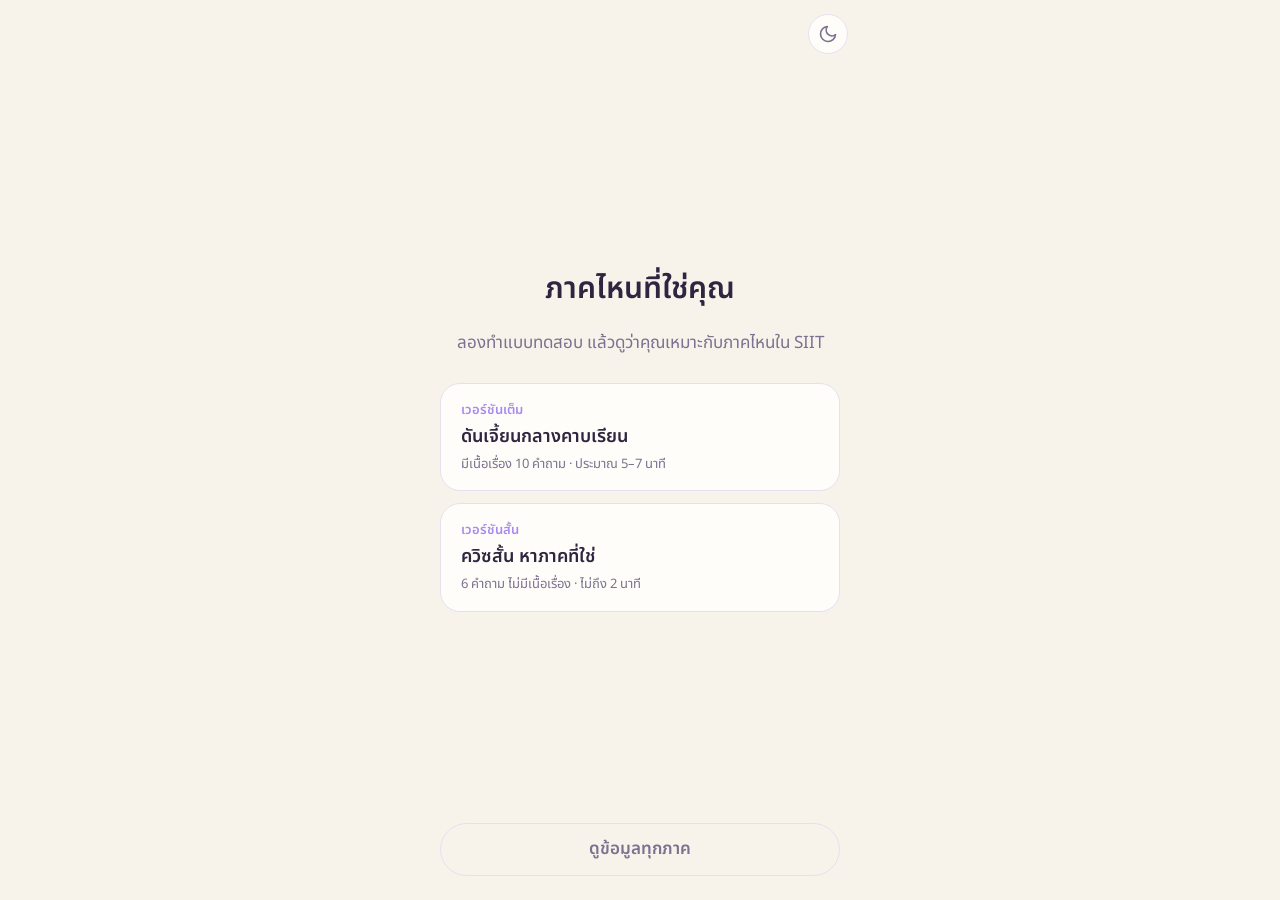
==== commit 2fbeeb57: "another story" ====
--- a/index.html
+++ b/index.html
@@ -3,22 +3,33 @@
 <head>
   <meta charset="utf-8">
   <meta name="viewport" content="width=device-width, initial-scale=1">
-  <title>ตามหาดวงดาว</title>
+  <title>Find your path | SIIT</title>
 
   <!-- ฟอนต์จาก Google Fonts (ถ้าไม่มีอินเทอร์เน็ต เว็บจะใช้ฟอนต์ในเครื่องแทน) -->
   <link rel="stylesheet" href="https://fonts.googleapis.com/css2?family=IBM+Plex+Sans+Thai+Looped:wght@300;400;500;600&display=swap">
 
   <!-- หน้าตาทั้งหมดอยู่ในไฟล์นี้ -->
   <link rel="stylesheet" href="style.css">
+
+    <!-- ใส่ธีมที่เคยเลือกไว้ก่อนหน้าเว็บจะวาด (กันจอกระพริบเป็นสีสว่างก่อน) -->
+  <script>
+    try {
+      var savedTheme = localStorage.getItem("theme");
+      if (savedTheme === "light" || savedTheme === "dark") document.documentElement.dataset.theme = savedTheme;
+    } catch (e) {}
+  </script>
 </head>
 <body>
 
+  <!-- ปุ่มเปลี่ยนธีมสว่าง/มืด (ไอคอนใส่โดย script.js) อยู่นอก #app จึงไม่หายตอนเปลี่ยนหน้า -->
+  <button class="theme-toggle" id="theme-toggle" type="button"></button>
   <!-- กล่องหลักของเกม script.js จะเปลี่ยนเนื้อหาข้างในทีละหน้า -->
   <main id="app" class="app"></main>
 
   <!-- โหลดข้อมูลก่อน แล้วค่อยโหลดตัวควบคุมเกม (ลำดับสำคัญ) -->
   <script src="results.js"></script>
   <script src="questions.js"></script>
+  <script src="questions-quick.js"></script>
   <script src="script.js"></script>
   <script src="card.js"></script>
 </body>
--- a/style.css
+++ b/style.css
@@ -31,6 +31,35 @@
   /* ขนาด */
   --width: 440px;         /* ความกว้างสูงสุดของควิซ */
   --radius: 20px;         /* ความโค้งมุมปุ่ม */
+
+  --dot: #ffffff;         /* จุดกลมบนแถบแกนนิสัย */
+  color-scheme: light;
+}
+
+/* ---------- ธีมมืด ----------
+   ใช้เมื่อกดปุ่มเปลี่ยนธีม (data-theme="dark") หรือเครื่องตั้งโหมดมืดไว้และยังไม่เคยกดเลือกเอง
+   สองบล็อกนี้ต้องมีค่าเหมือนกัน */
+:root[data-theme="dark"] {
+  --bg: #16121f;
+  --card: #211b2d;
+  --ink: #ece6f7;
+  --ink-soft: #a79ebd;
+  --line: #372e4a;
+  --accent: #b8a0f6;
+  --dot: #211b2d;
+  color-scheme: dark;
+}
+@media (prefers-color-scheme: dark) {
+  :root:not([data-theme="light"]) {
+    --bg: #16121f;
+    --card: #211b2d;
+    --ink: #ece6f7;
+    --ink-soft: #a79ebd;
+    --line: #372e4a;
+    --accent: #b8a0f6;
+    --dot: #211b2d;
+    color-scheme: dark;
+  }
 }
 
 * { box-sizing: border-box; }
@@ -43,7 +72,33 @@
   font-family: var(--font-body);
   font-size: 17px;
   line-height: 1.6;
-}
+  transition: background-color 0.25s, color 0.25s;
+}
+
+/* ---------- ปุ่มเปลี่ยนธีม ----------
+   ลอยอยู่มุมขวาบน ไม่ชิดขอบจอ และบนจอกว้างจะอยู่ตรงขอบขวาของคอลัมน์เนื้อหา */
+.theme-toggle {
+  position: fixed;
+  top: 14px;
+  right: max(16px, calc((100vw - var(--width)) / 2 + 12px));
+  z-index: 5;
+  width: 40px; height: 40px;
+  display: grid; place-items: center;
+  padding: 0;
+  border: 1.5px solid var(--line);
+  border-radius: 50%;
+  background: var(--card);
+  color: var(--ink-soft);
+  cursor: pointer;
+  transition: border-color 0.15s, color 0.15s, background-color 0.25s;
+}
+.theme-toggle:hover { border-color: var(--accent); color: var(--ink); }
+.theme-toggle:focus-visible { outline: 2px solid var(--accent); outline-offset: 2px; }
+.theme-toggle svg { width: 20px; height: 20px; }
+
+/* เว้นที่ให้ปุ่มเปลี่ยนธีม: หน้าที่มีแถบบนเว้นด้านขวาของแถบ / หน้าผลเว้นด้านบน */
+.top { padding-right: 52px; }
+.page.result { padding-top: 52px; }
 
 /* กล่องหลัก: อยู่กลางจอ กว้างไม่เกิน --width */
 .app {
@@ -86,6 +141,18 @@
 .screen .bottom { min-height: 56px; display: flex; justify-content: center; align-items: flex-end; }
 .screen .bottom .btn-main { width: 100%; }
 .q-title { margin: 0; font-size: 14px; font-weight: 600; color: var(--accent); }
+/* หน้าเหตุการณ์: เต็มความสูงจอ แถบบนอยู่ที่เดิม ส่วนเนื้อเรื่อง + ปุ่มรวมกันอยู่กลางจอ */
+.page.story { min-height: calc(100vh - 40px); min-height: calc(100dvh - 40px); }
+.story-body {
+  flex: 1;
+  display: flex;
+  flex-direction: column;
+  justify-content: center;
+  align-items: center;
+  gap: 22px;
+  padding-bottom: 44px;   /* ชดเชยความสูงแถบบน ให้กลางจอจริงๆ */
+}
+.story-body .btn-main { min-width: 60%; }
 .story-text { margin: 0; font-size: 18px; }
 .story-mark { font-size: 40px; color: var(--accent); }
 .story-img { width: 100%; border-radius: var(--radius); }
@@ -144,6 +211,28 @@
   background: linear-gradient(var(--card), var(--card)) padding-box,
               var(--gradient) border-box;   /* ขอบไล่สีตอนเลือกแล้ว */
 }
+
+/* ---------- ข้อความนำก่อนคำถาม (story ในข้อคำถาม) ---------- */
+.q-story { margin: 0; color: var(--ink-soft); }
+
+/* ---------- การ์ดไอเทม (layout: "inventory"): รูปซ้าย ชื่อ + คำอธิบายขวา ---------- */
+.choice.item {
+  display: flex; align-items: center; gap: 16px;
+  text-align: left;
+  padding: 14px 18px;
+  border-color: var(--accent);
+  border-radius: 20px;
+}
+.choice.item.picked { border-color: transparent; }   /* ให้ขอบไล่สีตอนเลือกยังแสดง */
+.item-pic {
+  flex: none; width: 76px; height: 76px;
+  display: grid; place-items: center;
+  font-size: 28px; color: var(--accent);
+}
+.item-pic img { width: 100%; height: 100%; object-fit: contain; }
+.item-body { display: flex; flex-direction: column; gap: 4px; min-width: 0; }
+.item-name { font-size: 18px; font-weight: 600; line-height: 1.35; }
+.item-desc { font-size: 14px; line-height: 1.5; color: var(--ink-soft); }
 
 /* ---------- ปุ่มหลัก (เริ่ม / เล่นอีกครั้ง) ---------- */
 .btn-main {
@@ -230,7 +319,7 @@
 /* จุดกลมตรงปลายแถบ */
 .axis-track i::after {
   content: ""; position: absolute; top: 50%; width: 14px; height: 14px;
-  border-radius: 50%; background: white; border: 3px solid var(--c);
+  border-radius: 50%; background: var(--dot); border: 3px solid var(--c);
   transform: translate(-50%, -50%); box-sizing: border-box;
 }
 .axis-track i.from-left::after  { left: 100%; }
@@ -269,6 +358,40 @@
 .score-list li { display: flex; justify-content: space-between; gap: 12px; padding: 4px 0; border-bottom: 1px solid var(--line); }
 
 
+/* ---------- หน้าแรก: ปุ่มเลือกเวอร์ชันเกม ---------- */
+.versions { display: flex; flex-direction: column; gap: 12px; margin-top: 8px; }
+.version {
+  font: inherit; color: inherit; text-align: left;
+  display: flex; flex-direction: column; gap: 2px;
+  background: var(--card);
+  border: 1.5px solid var(--line);
+  border-radius: var(--radius);
+  padding: 16px 20px;
+  cursor: pointer;
+  transition: border-color 0.15s, transform 0.15s;
+}
+.version:hover { border-color: var(--accent); transform: translateY(-2px); }
+.version-label { font-size: 13px; font-weight: 600; color: var(--accent); }
+.version-title { font-size: 18px; font-weight: 600; }
+.version-note { font-size: 13px; color: var(--ink-soft); }
+.screen .bottom .btn-ghost { width: 100%; }
+
+/* ---------- หน้ารวมข้อมูลภาค ---------- */
+.depts { text-align: left; font-size: 15px; gap: 14px; }
+.depts p { margin: 0; }
+.top-title { font-size: 20px; }
+.dept-head { display: flex; align-items: center; gap: 14px; margin-bottom: 10px; }
+.dept-img {
+  flex: none; width: 84px; height: 84px; object-fit: contain;
+  border-radius: 16px; background: var(--bg);
+}
+.dept-mark { display: grid; place-items: center; font-size: 32px; color: var(--accent); }
+.dept-code { font-size: 12px; font-weight: 600; color: var(--accent); letter-spacing: 0.04em; }
+.dept-name { font-size: 17px; line-height: 1.4; }
+.dept-job { font-size: 13px; color: var(--ink-soft); }
+.dept-desc { font-size: 14px; margin-bottom: 14px !important; }
+.depts .btn-main { margin-top: 6px; }
+
 /* ปิดแอนิเมชันสำหรับคนที่ตั้งค่าเครื่องให้ลดการเคลื่อนไหว */
 @media (prefers-reduced-motion: reduce) {
   .page, .screen .middle { animation: none; }
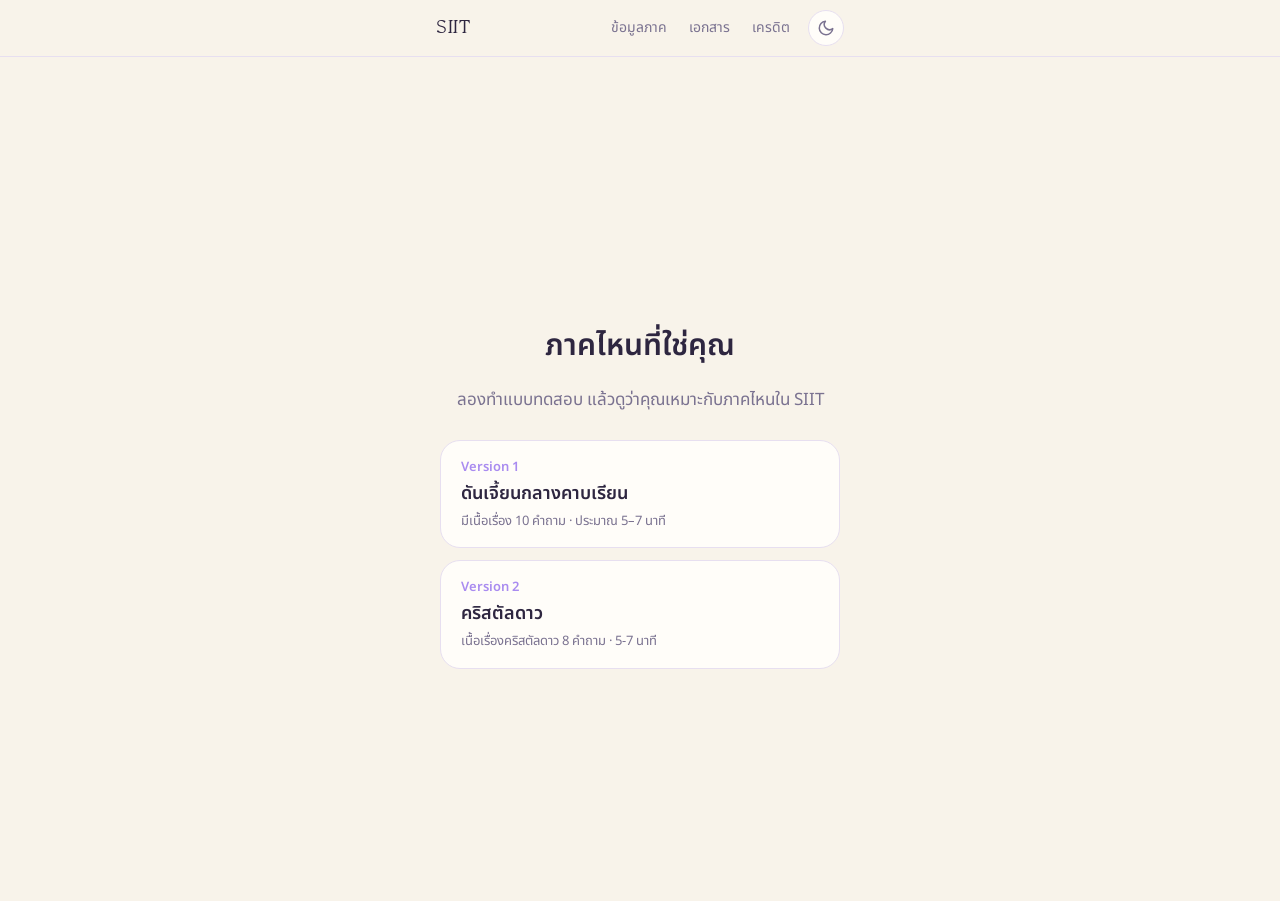
==== commit ef4f6ceb: "Add dept description" ====
--- a/index.html
+++ b/index.html
@@ -21,8 +21,18 @@
 </head>
 <body>
 
-  <!-- ปุ่มเปลี่ยนธีมสว่าง/มืด (ไอคอนใส่โดย script.js) อยู่นอก #app จึงไม่หายตอนเปลี่ยนหน้า -->
-  <button class="theme-toggle" id="theme-toggle" type="button"></button>
+  <!-- เมนูด้านบน อยู่นอก #app จึงไม่หายตอนเปลี่ยนหน้า (data-view = หน้าที่จะไป, ไอคอนธีมใส่โดย script.js) -->
+  <header class="navbar">
+    <div class="navbar-inner">
+      <button class="nav-brand" type="button" data-view="home">SIIT</button>
+      <nav class="nav-links">
+        <button type="button" data-view="depts">ข้อมูลภาค</button>
+        <button type="button" data-view="docs">เอกสาร</button>
+        <button type="button" data-view="credits">เครดิต</button>
+      </nav>
+      <button class="theme-toggle" id="theme-toggle" type="button"></button>
+    </div>
+  </header>
   <!-- กล่องหลักของเกม script.js จะเปลี่ยนเนื้อหาข้างในทีละหน้า -->
   <main id="app" class="app"></main>
 
@@ -30,6 +40,7 @@
   <script src="results.js"></script>
   <script src="questions.js"></script>
   <script src="questions-quick.js"></script>
+  <script src="pages.js"></script>
   <script src="script.js"></script>
   <script src="card.js"></script>
 </body>
--- a/style.css
+++ b/style.css
@@ -31,33 +31,39 @@
   /* ขนาด */
   --width: 440px;         /* ความกว้างสูงสุดของควิซ */
   --radius: 20px;         /* ความโค้งมุมปุ่ม */
-
-  --dot: #ffffff;         /* จุดกลมบนแถบแกนนิสัย */
-  color-scheme: light;
-}
-
-/* ---------- ธีมมืด ----------
-   ใช้เมื่อกดปุ่มเปลี่ยนธีม (data-theme="dark") หรือเครื่องตั้งโหมดมืดไว้และยังไม่เคยกดเลือกเอง
-   สองบล็อกนี้ต้องมีค่าเหมือนกัน */
+}
+
+/* ธีมมืด: ไม้โอ๊กเข้ม + ม่วงลึกลับ */
 :root[data-theme="dark"] {
-  --bg: #16121f;
-  --card: #211b2d;
-  --ink: #ece6f7;
-  --ink-soft: #a79ebd;
-  --line: #372e4a;
-  --accent: #b8a0f6;
-  --dot: #211b2d;
-  color-scheme: dark;
+  --bg: #1f0f29;          /* พื้นหลัง: น้ำตาลโอ๊กเกือบดำ อมม่วง */
+  --card: #413457;        /* กล่อง: ไม้เข้ม */
+  --ink: #efe6dc;         /* ตัวหนังสือ: ครีมอุ่นๆ เหมือนแสงเทียน */
+  --ink-soft: #a7939c;
+  --line: #3d2d35;
+  --accent: #876f7a;      
+  --gradient: linear-gradient(120deg, #5b5076, #38547e, #41644a);
+  --track: #33252d;
+  --tag-bg: #413457;
+  color-scheme: dark;     /* ให้แถบเลื่อนและช่องกรอกเป็นสีมืดตามไปด้วย */
+}
+
+/* บรรยากาศดันเจี้ยน: แสงม่วงจางๆ จากมุมจอ (ใช้เฉพาะโหมดมืด) */
+:root[data-theme="dark"] body {
+  background:
+    radial-gradient(40rem 30rem at 0% 0%, rgba(123, 85, 201, .18), transparent 60%),
+    radial-gradient(36rem 28rem at 100% 100%, rgba(176, 86, 127, .14), transparent 60%),
+    var(--bg);
+  background-attachment: fixed;
 }
 @media (prefers-color-scheme: dark) {
   :root:not([data-theme="light"]) {
-    --bg: #16121f;
-    --card: #211b2d;
+    --bg: #220f29;
+    --card: #413457;
     --ink: #ece6f7;
-    --ink-soft: #a79ebd;
+    --ink-soft: #a7939c;
     --line: #372e4a;
-    --accent: #b8a0f6;
-    --dot: #211b2d;
+    --accent: #876f7a;
+    --dot: #413457;
     color-scheme: dark;
   }
 }
@@ -75,14 +81,41 @@
   transition: background-color 0.25s, color 0.25s;
 }
 
-/* ---------- ปุ่มเปลี่ยนธีม ----------
-   ลอยอยู่มุมขวาบน ไม่ชิดขอบจอ และบนจอกว้างจะอยู่ตรงขอบขวาของคอลัมน์เนื้อหา */
+/* ---------- เมนูด้านบน ----------
+   ติดขอบบนตอนเลื่อนจอ เนื้อในกว้างเท่าคอลัมน์ควิซ: ชื่อเว็บซ้าย / เมนู / ปุ่มธีมขวาสุด */
+:root { --nav-h: 56px; }
+.navbar {
+  position: sticky; top: 0; z-index: 5;
+  background: var(--bg);
+  border-bottom: 1px solid var(--line);
+  transition: background-color 0.25s;
+}
+.navbar-inner {
+  max-width: var(--width); margin: 0 auto;
+  height: var(--nav-h); padding: 0 16px;
+  display: flex; align-items: center; gap: 8px;
+}
+.nav-brand {
+  font: inherit; font-family: var(--font-display); font-size: 18px;
+  letter-spacing: var(--display-spacing);
+  border: 0; background: none; color: var(--ink); cursor: pointer; padding: 4px 0;
+  margin-right: auto;
+}
+.nav-links { display: flex; gap: 2px; }
+.nav-links button {
+  font: inherit; font-size: 14px; color: var(--ink-soft);
+  border: 0; background: none; cursor: pointer;
+  padding: 6px 10px; border-radius: 999px;
+  transition: color 0.15s, background-color 0.15s;
+}
+.nav-links button:hover { color: var(--ink); }
+.nav-links button[aria-current="page"] { color: var(--ink); background: var(--card); font-weight: 600; }
+.nav-brand:focus-visible, .nav-links button:focus-visible { outline: 2px solid var(--accent); outline-offset: 2px; }
+
+/* ---------- ปุ่มเปลี่ยนธีม (อยู่ขวาสุดของเมนู) ---------- */
 .theme-toggle {
-  position: fixed;
-  top: 14px;
-  right: max(16px, calc((100vw - var(--width)) / 2 + 12px));
-  z-index: 5;
-  width: 40px; height: 40px;
+  flex: 0 0 auto;
+  width: 36px; height: 36px;
   display: grid; place-items: center;
   padding: 0;
   border: 1.5px solid var(--line);
@@ -94,11 +127,7 @@
 }
 .theme-toggle:hover { border-color: var(--accent); color: var(--ink); }
 .theme-toggle:focus-visible { outline: 2px solid var(--accent); outline-offset: 2px; }
-.theme-toggle svg { width: 20px; height: 20px; }
-
-/* เว้นที่ให้ปุ่มเปลี่ยนธีม: หน้าที่มีแถบบนเว้นด้านขวาของแถบ / หน้าผลเว้นด้านบน */
-.top { padding-right: 52px; }
-.page.result { padding-top: 52px; }
+.theme-toggle svg { width: 18px; height: 18px; }
 
 /* กล่องหลัก: อยู่กลางจอ กว้างไม่เกิน --width */
 .app {
@@ -123,8 +152,8 @@
 /* หน้าควิซ 3 ช่องตำแหน่งคงที่: แถบบนติดขอบบน / เนื้อหาอยู่กลางจอ / ปุ่มติดขอบล่าง
    แอนิเมชันเลื่อนเข้าเฉพาะเนื้อหากลาง แถบบนกับปุ่มจึงอยู่นิ่งตอนเปลี่ยนหน้า */
 .page.screen {
-  min-height: calc(100vh - 40px);
-  min-height: calc(100dvh - 40px);
+  min-height: calc(100vh - 40px - var(--nav-h));
+  min-height: calc(100dvh - 40px - var(--nav-h));
   animation: none;
   gap: 0;
 }
@@ -140,19 +169,9 @@
 }
 .screen .bottom { min-height: 56px; display: flex; justify-content: center; align-items: flex-end; }
 .screen .bottom .btn-main { width: 100%; }
-.q-title { margin: 0; font-size: 14px; font-weight: 600; color: var(--accent); }
-/* หน้าเหตุการณ์: เต็มความสูงจอ แถบบนอยู่ที่เดิม ส่วนเนื้อเรื่อง + ปุ่มรวมกันอยู่กลางจอ */
-.page.story { min-height: calc(100vh - 40px); min-height: calc(100dvh - 40px); }
-.story-body {
-  flex: 1;
-  display: flex;
-  flex-direction: column;
-  justify-content: center;
-  align-items: center;
-  gap: 22px;
-  padding-bottom: 44px;   /* ชดเชยความสูงแถบบน ให้กลางจอจริงๆ */
-}
-.story-body .btn-main { min-width: 60%; }
+.q-story  { margin: 0; font-size: 14.5px; line-height: 1.7; color: var(--ink-soft); }
+.q-story b { color: var(--ink); font-weight: 600; }   /* อยากเน้นคำไหนในเนื้อเรื่อง ครอบด้วย <b>…</b> */
+.question { margin: 0; font-size: 20px; font-weight: 600; color: var(--ink); line-height: 1.5; }
 .story-text { margin: 0; font-size: 18px; }
 .story-mark { font-size: 40px; color: var(--accent); }
 .story-img { width: 100%; border-radius: var(--radius); }
@@ -211,9 +230,6 @@
   background: linear-gradient(var(--card), var(--card)) padding-box,
               var(--gradient) border-box;   /* ขอบไล่สีตอนเลือกแล้ว */
 }
-
-/* ---------- ข้อความนำก่อนคำถาม (story ในข้อคำถาม) ---------- */
-.q-story { margin: 0; color: var(--ink-soft); }
 
 /* ---------- การ์ดไอเทม (layout: "inventory"): รูปซ้าย ชื่อ + คำอธิบายขวา ---------- */
 .choice.item {
@@ -319,7 +335,7 @@
 /* จุดกลมตรงปลายแถบ */
 .axis-track i::after {
   content: ""; position: absolute; top: 50%; width: 14px; height: 14px;
-  border-radius: 50%; background: var(--dot); border: 3px solid var(--c);
+  border-radius: 50%; background: white; border: 3px solid var(--c);
   transform: translate(-50%, -50%); box-sizing: border-box;
 }
 .axis-track i.from-left::after  { left: 100%; }
@@ -356,7 +372,6 @@
 .debug summary { cursor: pointer; }
 .score-list { list-style: none; padding: 0; margin: 10px 0 0; text-align: left; }
 .score-list li { display: flex; justify-content: space-between; gap: 12px; padding: 4px 0; border-bottom: 1px solid var(--line); }
-
 
 /* ---------- หน้าแรก: ปุ่มเลือกเวอร์ชันเกม ---------- */
 .versions { display: flex; flex-direction: column; gap: 12px; margin-top: 8px; }
@@ -376,23 +391,54 @@
 .version-note { font-size: 13px; color: var(--ink-soft); }
 .screen .bottom .btn-ghost { width: 100%; }
 
-/* ---------- หน้ารวมข้อมูลภาค ---------- */
-.depts { text-align: left; font-size: 15px; gap: 14px; }
-.depts p { margin: 0; }
-.top-title { font-size: 20px; }
-.dept-head { display: flex; align-items: center; gap: 14px; margin-bottom: 10px; }
-.dept-img {
-  flex: none; width: 84px; height: 84px; object-fit: contain;
-  border-radius: 16px; background: var(--bg);
-}
-.dept-mark { display: grid; place-items: center; font-size: 32px; color: var(--accent); }
-.dept-code { font-size: 12px; font-weight: 600; color: var(--accent); letter-spacing: 0.04em; }
-.dept-name { font-size: 17px; line-height: 1.4; }
-.dept-job { font-size: 13px; color: var(--ink-soft); }
-.dept-desc { font-size: 14px; margin-bottom: 14px !important; }
-.depts .btn-main { margin-top: 6px; }
-
 /* ปิดแอนิเมชันสำหรับคนที่ตั้งค่าเครื่องให้ลดการเคลื่อนไหว */
 @media (prefers-reduced-motion: reduce) {
   .page, .screen .middle { animation: none; }
 }
+
+/* ---------- หน้ารวมข้อมูลภาค: รูปตัวละครเล็กด้านซ้าย + ชื่อภาคด้านขวา ---------- */
+.dept-head { display: flex; align-items: center; gap: 14px; text-align: left; }
+.dept-img {
+  flex: 0 0 auto;
+  width: 96px; height: 96px;
+  object-fit: contain;
+  border-radius: 12px;
+}
+.dept-mark { display: grid; place-items: center; font-size: 36px; color: var(--accent); background: var(--bg); }
+.dept-code, .dept-job { margin: 0; font-size: 14px; color: var(--ink-soft); }
+.dept-name { font-size: 20px; }
+.dept-desc { font-size: 14px; font-weight: 400; line-height: 1.6; color: var(--ink-soft); text-align: left; }
+.dept .list { text-align: left; }
+
+/* ---------- หัวข้อหน้าเมนู (ข้อมูลภาค / เอกสาร / เครดิต) ---------- */
+.page-title { font-size: 24px; text-align: left; }
+.empty { margin: 0; color: var(--ink-soft); }
+
+/* ---------- หน้าเครดิต ---------- */
+.credits .block { text-align: left; font-size: 14px; }
+.credits .block p { margin: 0; }
+.credits .block p + p { margin-top: 10px; }
+
+/* ---------- หน้าเอกสาร: รายชื่อเอกสาร + รูปเรียงลงมา ---------- */
+.doc-list { display: flex; flex-direction: column; gap: 8px; }
+.doc-item {
+  font: inherit; color: inherit; text-align: left;
+  display: flex; flex-direction: column; gap: 2px;
+  padding: 12px 16px; cursor: pointer;
+  background: var(--card); border: 1.5px solid var(--line); border-radius: 14px;
+  transition: border-color 0.15s;
+}
+.doc-item:hover, .doc-item[aria-current="true"] { border-color: var(--accent); }
+.doc-item .doc-title { font-size: 15px; font-weight: 600; }
+.doc-note { font-size: 13px; color: var(--ink-soft); }
+.doc-viewer {
+  background: var(--card); border: 1px solid var(--line);
+  border-radius: var(--radius); overflow: hidden;
+}
+.doc-bar {
+  display: flex; align-items: center; justify-content: space-between; gap: 12px;
+  padding: 10px 16px; border-bottom: 1px solid var(--line); text-align: left;
+}
+.doc-bar .doc-title { font-size: 14px; font-weight: 600; min-width: 0; overflow: hidden; text-overflow: ellipsis; white-space: nowrap; }
+.doc-pages { display: flex; flex-direction: column; gap: 8px; padding: 8px; }
+.doc-page { display: block; width: 100%; height: auto; border-radius: 8px; cursor: zoom-in; }
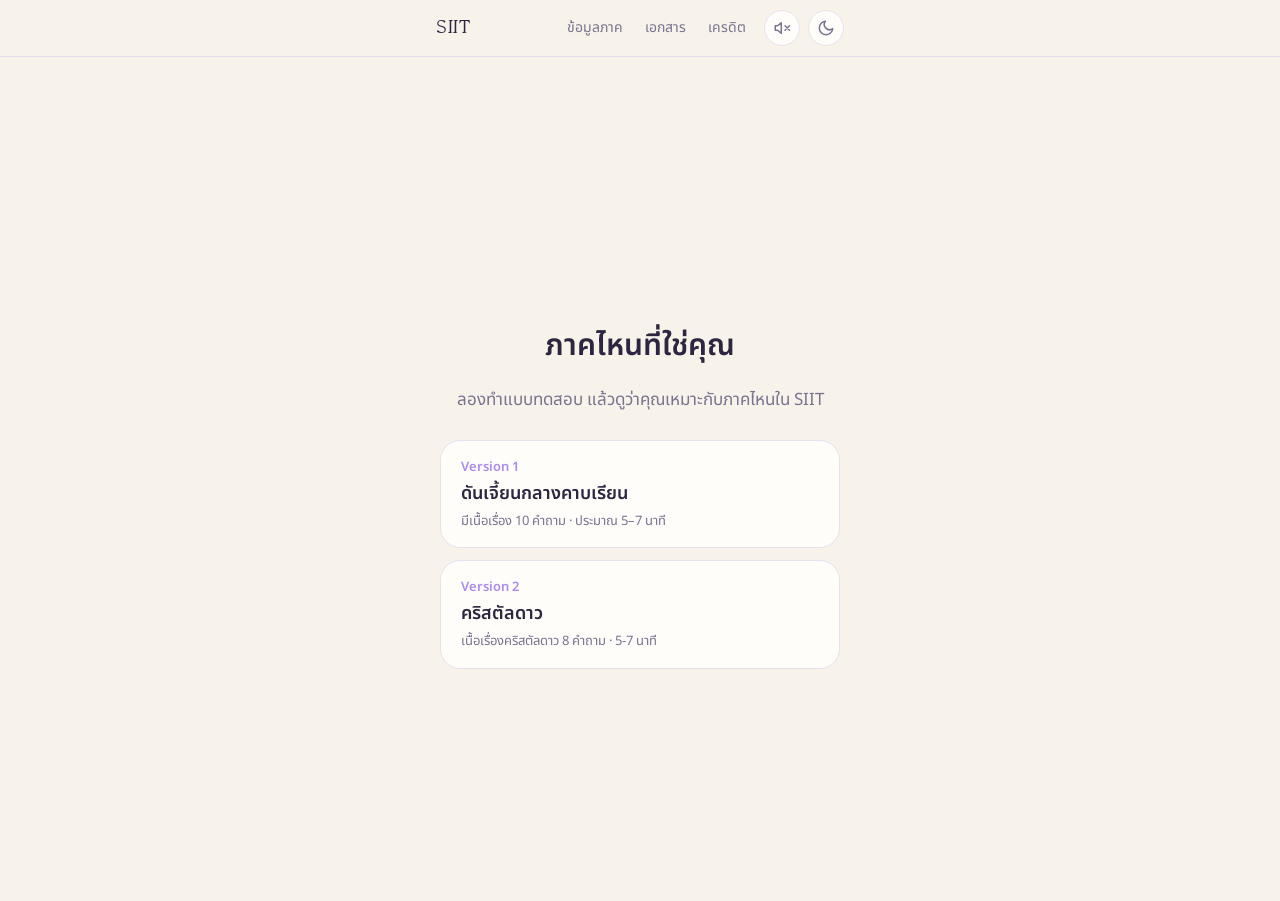
==== commit ab315d23: "Add music" ====
--- a/index.html
+++ b/index.html
@@ -30,6 +30,9 @@
         <button type="button" data-view="docs">เอกสาร</button>
         <button type="button" data-view="credits">เครดิต</button>
       </nav>
+      <!-- เพลงพื้นหลัง: กดเพื่อเล่น/หยุด เล่นวนซ้ำ (เบราว์เซอร์ไม่ยอมให้เล่นเองตอนเปิดเว็บ ต้องกดก่อน) -->
+      <button class="theme-toggle" id="music-toggle" type="button"></button>
+      <audio id="bgm" src="audio/after-the-rain.mp3" loop preload="none"></audio>
       <button class="theme-toggle" id="theme-toggle" type="button"></button>
     </div>
   </header>
--- a/style.css
+++ b/style.css
@@ -128,6 +128,13 @@
 .theme-toggle:hover { border-color: var(--accent); color: var(--ink); }
 .theme-toggle:focus-visible { outline: 2px solid var(--accent); outline-offset: 2px; }
 .theme-toggle svg { width: 18px; height: 18px; }
+#music-toggle[aria-pressed="true"] { color: var(--accent); border-color: var(--accent); }
+
+/* จอแคบ: บีบเมนูให้พอดีกับปุ่มเพลง + ปุ่มธีม */
+@media (max-width: 400px) {
+  .navbar-inner { gap: 6px; padding: 0 12px; }
+  .nav-links button { padding: 6px 7px; font-size: 13px; }
+}
 
 /* กล่องหลัก: อยู่กลางจอ กว้างไม่เกิน --width */
 .app {
@@ -418,6 +425,16 @@
 .credits .block { text-align: left; font-size: 14px; }
 .credits .block p { margin: 0; }
 .credits .block p + p { margin-top: 10px; }
+.credits .block a { color: var(--accent); overflow-wrap: anywhere; }
+.social-link {
+  align-self: center;
+  display: inline-flex; align-items: center; gap: 8px;
+  font-size: 14px; font-weight: 500; color: var(--ink-soft); text-decoration: none;
+  padding: 8px 14px; border-radius: 999px;
+  transition: color 0.15s;
+}
+.social-link:hover { color: var(--gradient); }
+.social-link svg { width: 22px; height: 22px; flex: 0 0 auto; }
 
 /* ---------- หน้าเอกสาร: รายชื่อเอกสาร + รูปเรียงลงมา ---------- */
 .doc-list { display: flex; flex-direction: column; gap: 8px; }
@@ -442,3 +459,27 @@
 .doc-bar .doc-title { font-size: 14px; font-weight: 600; min-width: 0; overflow: hidden; text-overflow: ellipsis; white-space: nowrap; }
 .doc-pages { display: flex; flex-direction: column; gap: 8px; padding: 8px; }
 .doc-page { display: block; width: 100%; height: auto; border-radius: 8px; cursor: zoom-in; }
+
+.social-link {
+  display: inline-flex;
+  align-items: center;
+  gap: 10px;
+  padding: 8px 16px 8px 8px;
+  border-radius: 999px;
+  border: 1px solid var(--line);
+  background: var(--card);
+  color: var(--ink);
+  text-decoration: none;
+  font-size: 14.5px;
+  transition: transform .15s, border-color .15s;
+}
+.social-link:hover { transform: translateY(-2px); border-color: var(--accent); }
+
+.social-link i {
+  width: 34px; height: 34px;
+  display: grid; place-items: center;
+  border-radius: 50%;
+  font-size: 18px;
+  color: white;
+  background: var(--gradient);      /* uses your quiz's theme gradient, so it also follows dark mode */
+}
